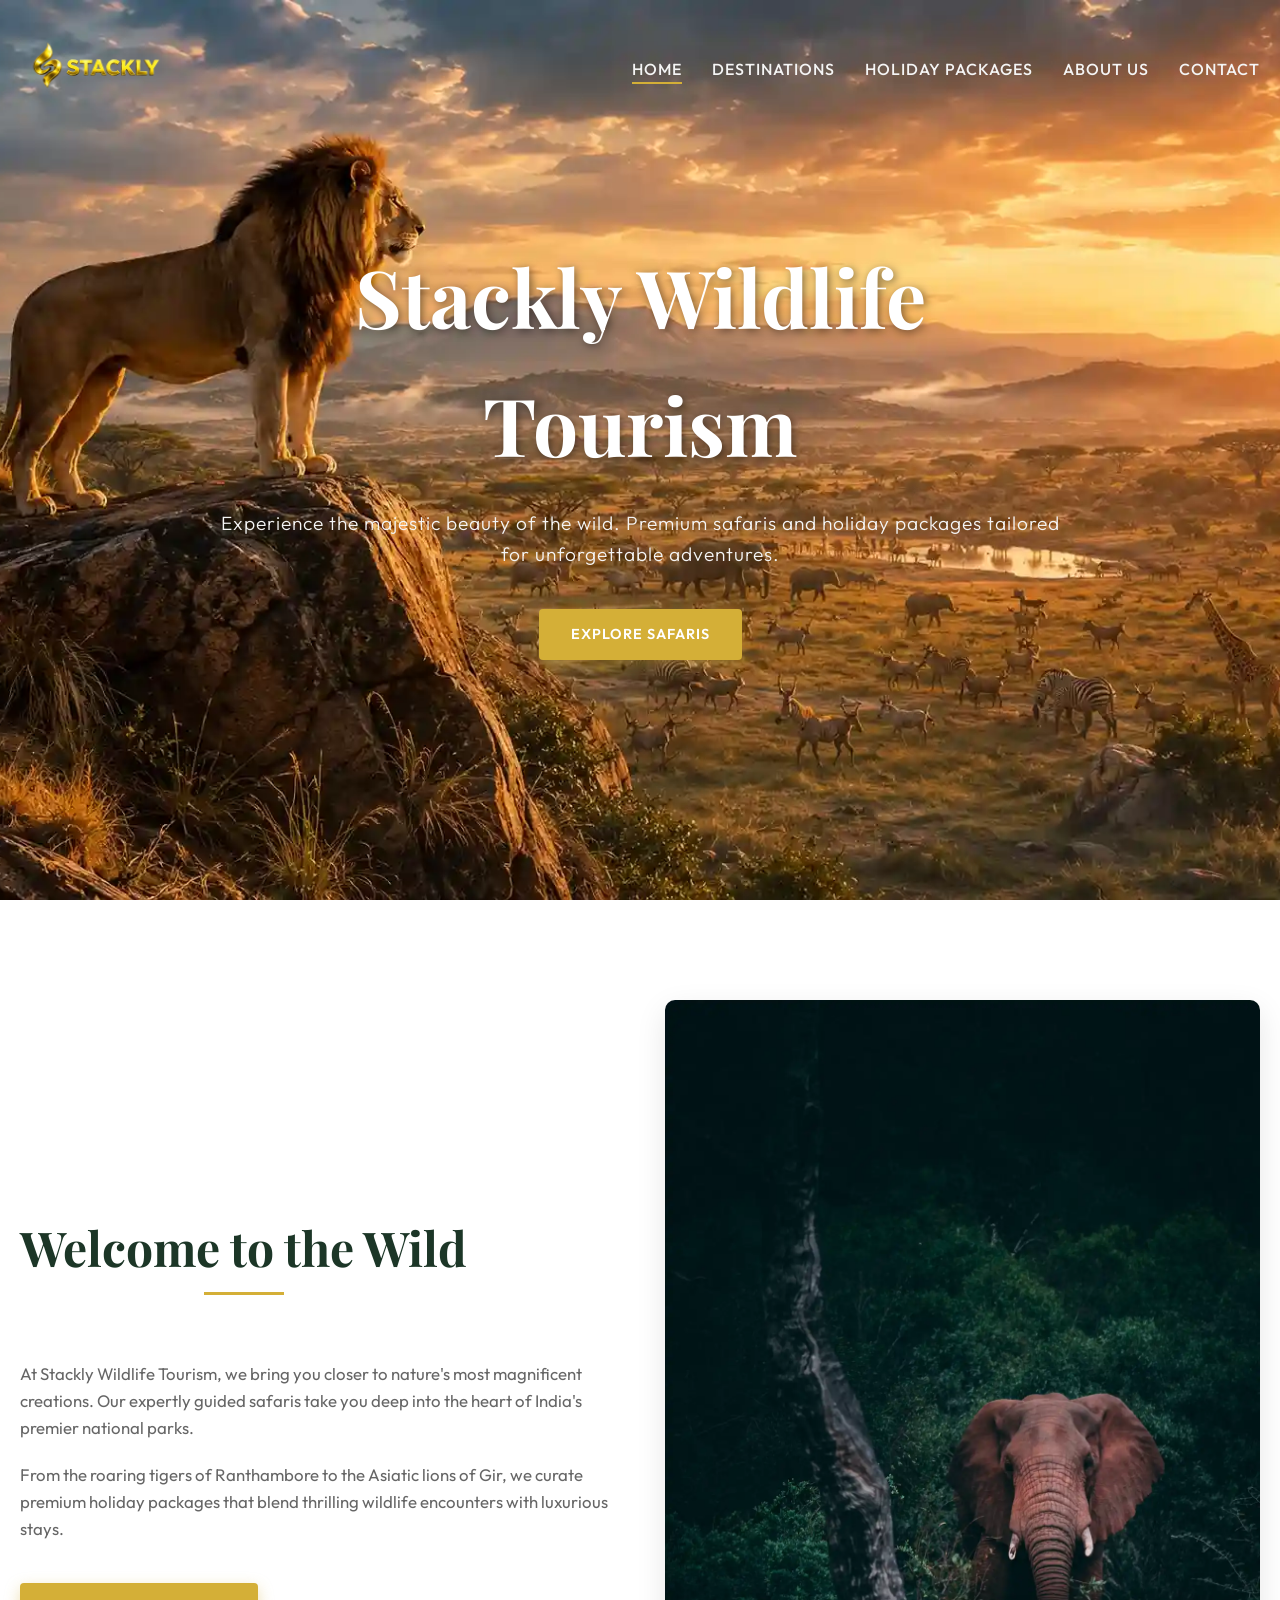
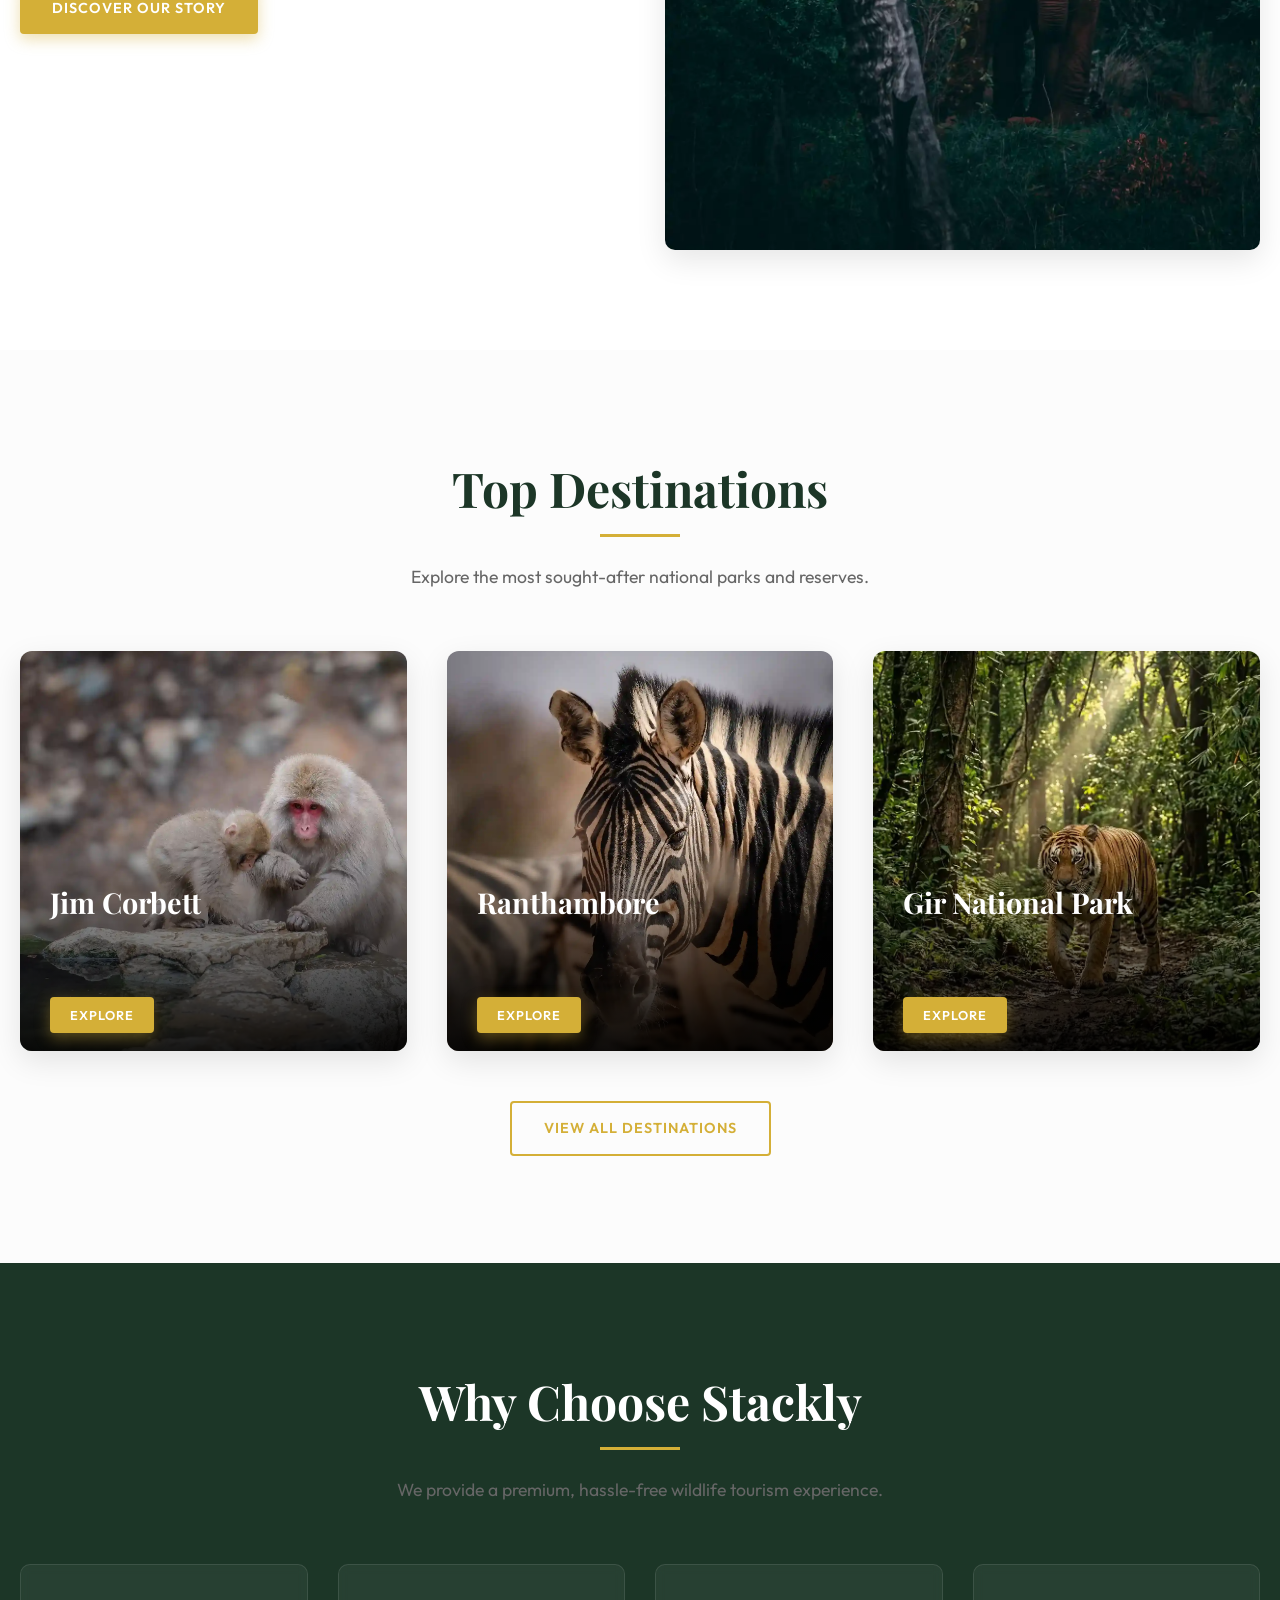
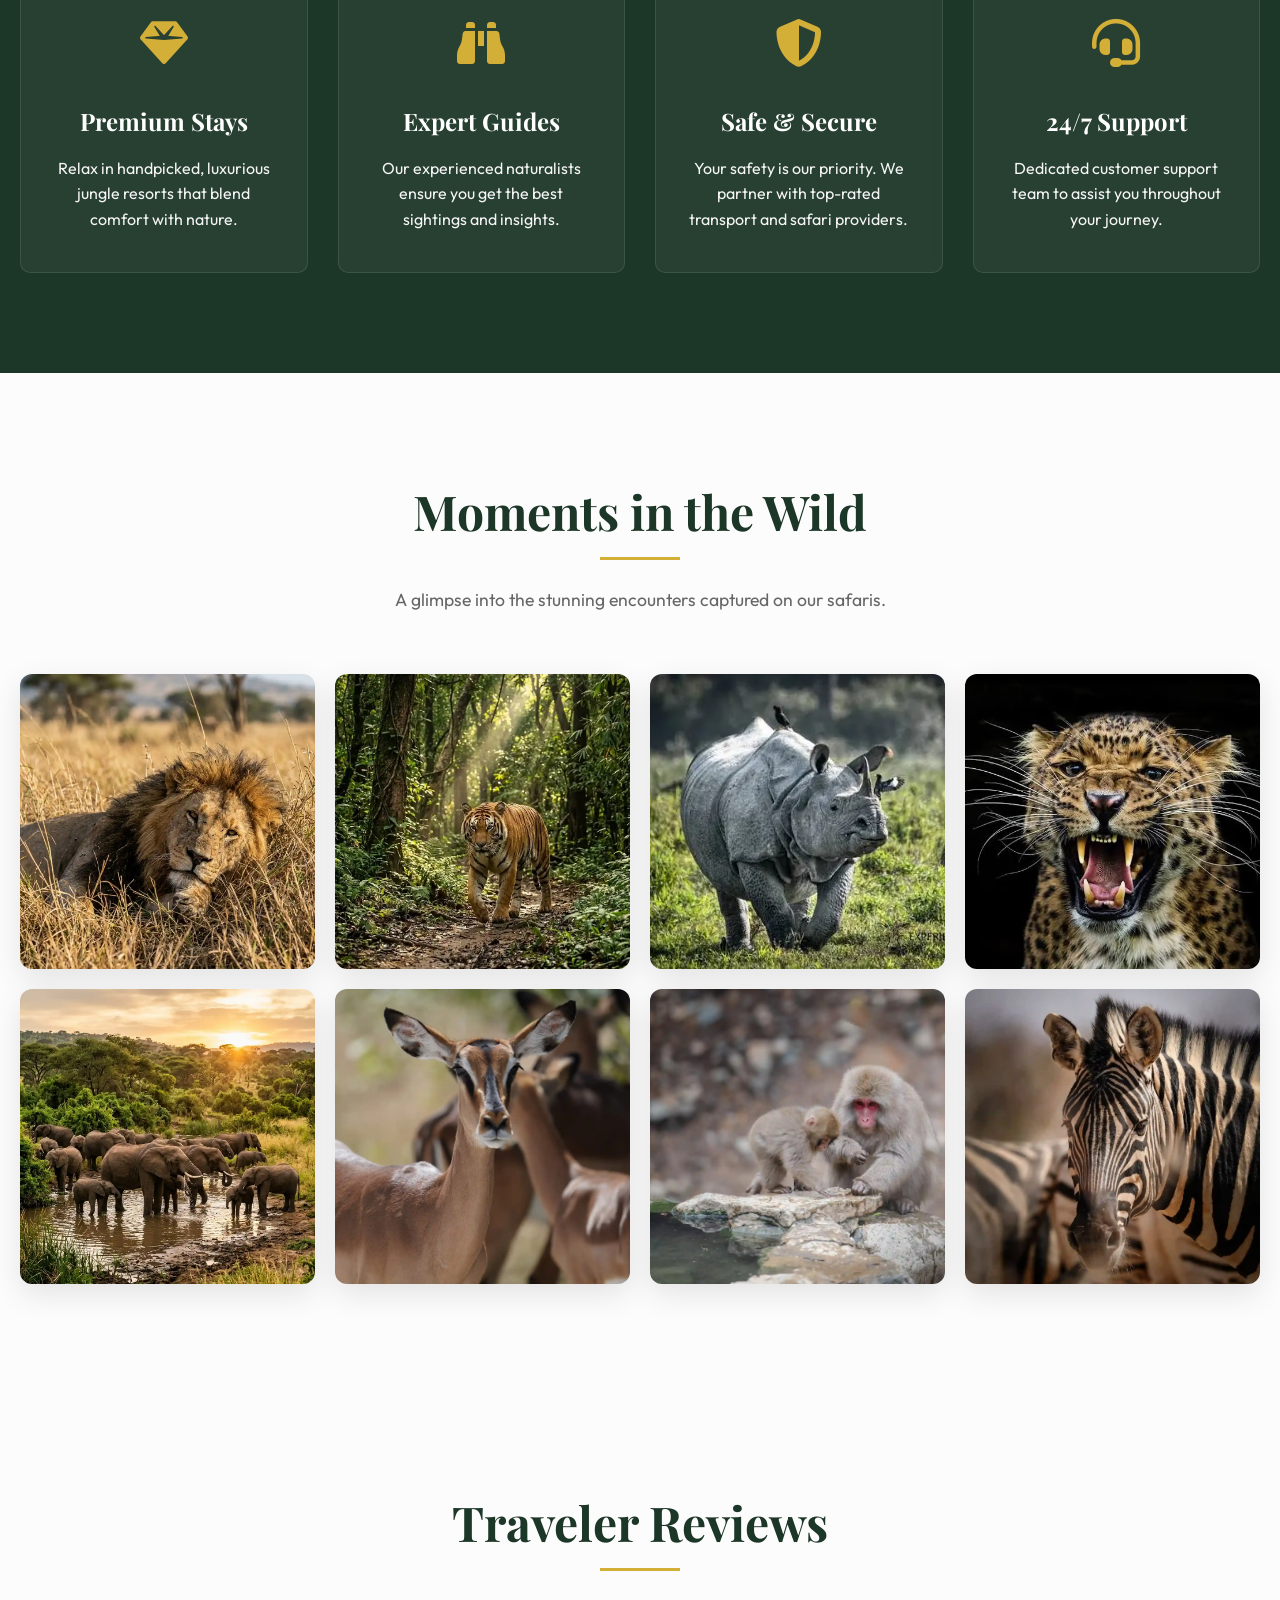
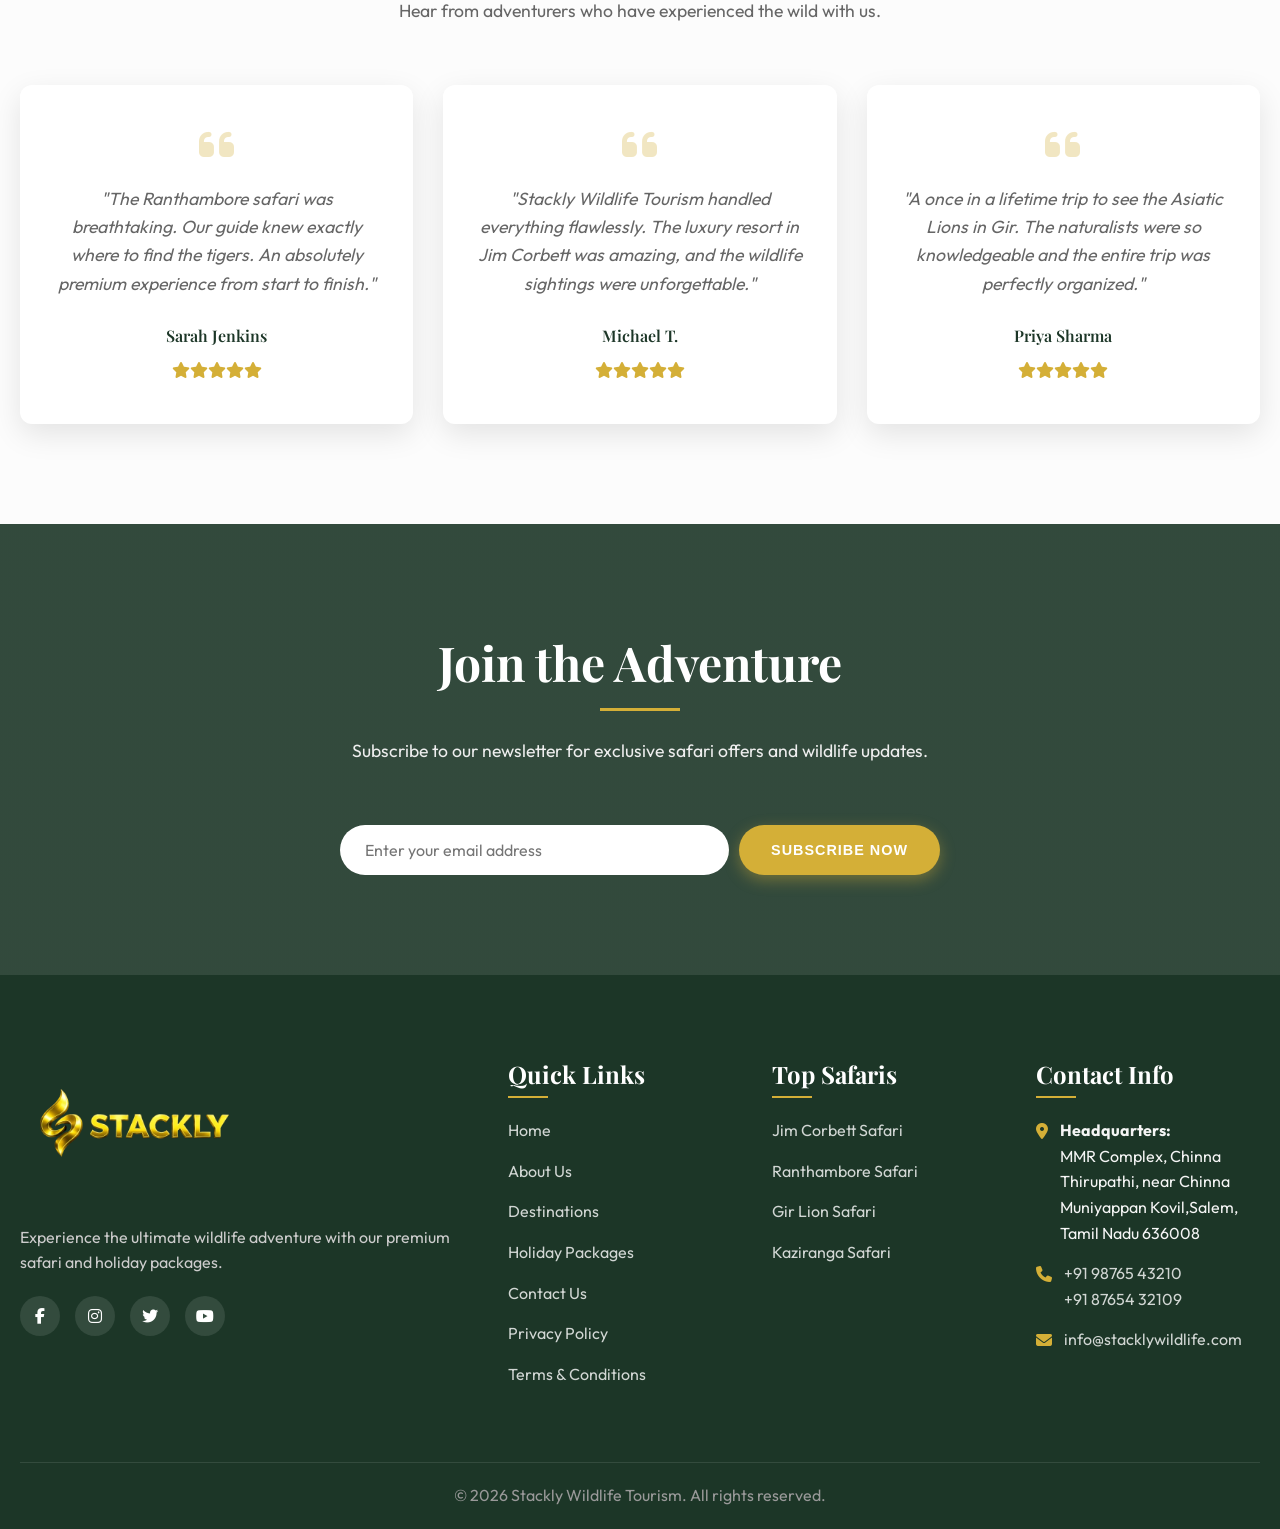
==== index.html @ e2ed5f64 "Add files via upload" ====
<!DOCTYPE html>
<html lang="en">

<head>
    <meta charset="UTF-8">
    <meta name="viewport" content="width=device-width, initial-scale=1.0">
    <title>Stackly Wildlife Tourism</title>

    <!-- External Libraries -->
    <link href="https://unpkg.com/aos@2.3.1/dist/aos.css" rel="stylesheet">
    <link rel="stylesheet" href="https://cdnjs.cloudflare.com/ajax/libs/font-awesome/6.4.0/css/all.min.css">

    <!-- Custom CSS -->
    <link rel="stylesheet" href="css/style.css">
</head>

<body>

    <!-- Header Navigation -->
    <header>
        <div class="container nav-container">
            <a href="index.html" class="logo">
                <img src="images/logo.webp" alt="Stackly Wildlife Tourism Logo">
            </a>

            <button class="hamburger">
                <i class="fa-solid fa-bars"></i>
            </button>

            <ul class="nav-links">
                <li><a href="index.html" class="active">Home</a></li>
                <li><a href="destination.html">Destinations</a></li>
                <li><a href="holidaypackage.html">Holiday Packages</a></li>
                <li><a href="about.html">About Us</a></li>
                <li><a href="contact.html">Contact</a></li>
            </ul>
        </div>
    </header>

    <!-- Hero Section -->
    <section class="hero" style="background: url('images/mufasa_11zon.webp') center/cover;">
        <video autoplay muted loop playsinline preload="auto" crossorigin="anonymous" class="hero-video-bg" poster="images/hero_poster.png">
            <source src="images/elephant video.mp4" type="video/mp4">
        </video>
        <div class="hero-overlay"></div>
        <div class="hero-content" data-aos="fade-up" data-aos-duration="1200">
            <h1>Stackly Wildlife Tourism</h1>
            <p>Experience the majestic beauty of the wild. Premium safaris and holiday packages tailored for
                unforgettable adventures.</p>
            <a href="destination.html" class="btn btn-primary">Explore Safaris</a>
        </div>
    </section>

    <!-- About Snippet -->
    <section class="section-padding about-snippet">
        <div class="container about-grid">
            <div class="about-text" data-aos="fade-right">
                <div class="section-title" style="text-align: left;">
                    <h2>Welcome to the Wild</h2>
                </div>
                <p>At Stackly Wildlife Tourism, we bring you closer to nature's most magnificent creations. Our expertly
                    guided safaris take you deep into the heart of India's premier national parks.</p>
                <p>From the roaring tigers of Ranthambore to the Asiatic lions of Gir, we curate premium holiday
                    packages that blend thrilling wildlife encounters with luxurious stays.</p>
                <a href="about.html" class="btn btn-primary" style="margin-top: 20px;">Discover Our Story</a>
            </div>
            <div class="about-img" data-aos="fade-left">
                <img src="images/elephant.webp"
                    alt="Lion resting">
            </div>
        </div>
    </section>

    <!-- Top Destinations -->
    <section class="section-padding destinations-section">
        <div class="container">
            <div class="section-title" data-aos="fade-up">
                <h2>Top Destinations</h2>
                <p>Explore the most sought-after national parks and reserves.</p>
            </div>

            <div class="packages-grid">
                <div class="destination-card" data-aos="fade-up" data-aos-delay="100"
                    onclick="window.location.href='destination.html'">
                    <img src="images/monkey_11zon.webp"
                        alt="Jim Corbett Safari">
                    <div class="destination-info">
                        <h3>Jim Corbett</h3>
                        <p>Home of the Royal Bengal Tiger. Experience thrilling jeep safaris.</p>
                        <span class="btn btn-primary" style="padding: 8px 20px; font-size: 0.8rem;">Explore</span>
                    </div>
                </div>

                <div class="destination-card" data-aos="fade-up" data-aos-delay="200"
                    onclick="window.location.href='destination.html'">
                    <img src="images/zebra_11zon.webp"
                        alt="Ranthambore Safari">
                    <div class="destination-info">
                        <h3>Ranthambore</h3>
                        <p>Ancient ruins meets wild nature. A photographer's paradise.</p>
                        <span class="btn btn-primary" style="padding: 8px 20px; font-size: 0.8rem;">Explore</span>
                    </div>
                </div>

                <div class="destination-card" data-aos="fade-up" data-aos-delay="300"
                    onclick="window.location.href='destination.html'">
                    <img src="images/gallery_tiger_11zon.webp"
                        alt="Gir Lion Safari">
                    <div class="destination-info">
                        <h3>Gir National Park</h3>
                        <p>The only natural habitat of the majestic Asiatic Lions.</p>
                        <span class="btn btn-primary" style="padding: 8px 20px; font-size: 0.8rem;">Explore</span>
                    </div>
                </div>
            </div>

            <div class="text-center" style="margin-top: 50px;" data-aos="fade-up">
                <a href="destination.html" class="btn btn-outline">View All Destinations</a>
            </div>
        </div>
    </section>

    <!-- Premium Features -->
    <section class="section-padding features-section">
        <div class="container">
            <div class="section-title" data-aos="fade-up">
                <h2>Why Choose Stackly</h2>
                <p>We provide a premium, hassle-free wildlife tourism experience.</p>
            </div>

            <div class="features-grid">
                <div class="feature-card" data-aos="zoom-in" data-aos-delay="100">
                    <div class="feature-icon"><i class="fa-solid fa-gem"></i></div>
                    <h4>Premium Stays</h4>
                    <p>Relax in handpicked, luxurious jungle resorts that blend comfort with nature.</p>
                </div>
                <div class="feature-card" data-aos="zoom-in" data-aos-delay="200">
                    <div class="feature-icon"><i class="fa-solid fa-binoculars"></i></div>
                    <h4>Expert Guides</h4>
                    <p>Our experienced naturalists ensure you get the best sightings and insights.</p>
                </div>
                <div class="feature-card" data-aos="zoom-in" data-aos-delay="300">
                    <div class="feature-icon"><i class="fa-solid fa-shield-halved"></i></div>
                    <h4>Safe & Secure</h4>
                    <p>Your safety is our priority. We partner with top-rated transport and safari providers.</p>
                </div>
                <div class="feature-card" data-aos="zoom-in" data-aos-delay="400">
                    <div class="feature-icon"><i class="fa-solid fa-headset"></i></div>
                    <h4>24/7 Support</h4>
                    <p>Dedicated customer support team to assist you throughout your journey.</p>
                </div>
            </div>
        </div>
    </section>

    <!-- Wildlife Gallery (Section 5) -->
    <section class="section-padding">
        <div class="container">
            <div class="section-title" data-aos="fade-up">
                <h2>Moments in the Wild</h2>
                <p>A glimpse into the stunning encounters captured on our safaris.</p>
            </div>
            <div class="gallery-grid">
                <div class="gallery-item" data-aos="zoom-in" data-aos-delay="100">
                    <img src="images/gallery_lion_11zon.webp" alt="Lion">
                    <div class="gallery-overlay"><span>Majestic Lion</span></div>
                </div>
                <div class="gallery-item" data-aos="zoom-in" data-aos-delay="200">
                    <img src="images/gallery_tiger_11zon.webp" alt="Tiger">
                    <div class="gallery-overlay"><span>Bengal Tiger</span></div>
                </div>
                <div class="gallery-item" data-aos="zoom-in" data-aos-delay="300">
                    <img src="images/rhino.webp" alt="Rhino" onerror="this.src='images/gallery_lion.png'">
                    <div class="gallery-overlay"><span>Indian Rhino</span></div>
                </div>
                <div class="gallery-item" data-aos="zoom-in" data-aos-delay="400">
                    <img src="images/leopard.webp" alt="Leopard" onerror="this.src='images/gallery_tiger.png'">
                    <div class="gallery-overlay"><span>Spotted Leopard</span></div>
                </div>
                <div class="gallery-item" data-aos="zoom-in" data-aos-delay="500">
                    <img src="images/gallery_elephant_11zon.webp" alt="Elephant">
                    <div class="gallery-overlay"><span>Wild Elephant</span></div>
                </div>
                <div class="gallery-item" data-aos="zoom-in" data-aos-delay="600">
                    <img src="images/dear_11zon.webp" alt="Deer" onerror="this.src='images/gallery_elephant.png'">
                    <div class="gallery-overlay"><span>Spotted Deer</span></div>
                </div>
                <div class="gallery-item" data-aos="zoom-in" data-aos-delay="600">
                    <img src="images/monkey_11zon.webp" alt="Deer" onerror="this.src='images/gallery_elephant.png'">
                    <div class="gallery-overlay"><span>Monkey</span></div>
                </div>
                <div class="gallery-item" data-aos="zoom-in" data-aos-delay="600">
                    <img src="images/zebra_11zon.webp" alt="Deer" onerror="this.src='images/gallery_elephant.png'">
                    <div class="gallery-overlay"><span>Zebra</span></div>
                </div>
            </div>
        </div>
    </section>

    <!-- Testimonials (Section 6) -->
    <section class="section-padding" style="background-color: var(--bg-color);">
        <div class="container">
            <div class="section-title" data-aos="fade-up">
                <h2>Traveler Reviews</h2>
                <p>Hear from adventurers who have experienced the wild with us.</p>
            </div>
            <div class="testimonials-grid">
                <div class="testimonial-card" data-aos="fade-up" data-aos-delay="100">
                    <i class="fa-solid fa-quote-left quote-icon"></i>
                    <p class="testimonial-text">"The Ranthambore safari was breathtaking. Our guide knew exactly where to find the tigers. An absolutely premium experience from start to finish."</p>
                    <div class="testimonial-author">Sarah Jenkins</div>
                    <div class="testimonial-rating">
                        <i class="fa-solid fa-star"></i><i class="fa-solid fa-star"></i><i class="fa-solid fa-star"></i><i class="fa-solid fa-star"></i><i class="fa-solid fa-star"></i>
                    </div>
                </div>
                <div class="testimonial-card" data-aos="fade-up" data-aos-delay="200">
                    <i class="fa-solid fa-quote-left quote-icon"></i>
                    <p class="testimonial-text">"Stackly Wildlife Tourism handled everything flawlessly. The luxury resort in Jim Corbett was amazing, and the wildlife sightings were unforgettable."</p>
                    <div class="testimonial-author">Michael T.</div>
                    <div class="testimonial-rating">
                        <i class="fa-solid fa-star"></i><i class="fa-solid fa-star"></i><i class="fa-solid fa-star"></i><i class="fa-solid fa-star"></i><i class="fa-solid fa-star"></i>
                    </div>
                </div>
                <div class="testimonial-card" data-aos="fade-up" data-aos-delay="300">
                    <i class="fa-solid fa-quote-left quote-icon"></i>
                    <p class="testimonial-text">"A once in a lifetime trip to see the Asiatic Lions in Gir. The naturalists were so knowledgeable and the entire trip was perfectly organized."</p>
                    <div class="testimonial-author">Priya Sharma</div>
                    <div class="testimonial-rating">
                        <i class="fa-solid fa-star"></i><i class="fa-solid fa-star"></i><i class="fa-solid fa-star"></i><i class="fa-solid fa-star"></i><i class="fa-solid fa-star"></i>
                    </div>
                </div>
            </div>
        </div>
    </section>

    <!-- Newsletter Section (Section 7) -->
    <section class="section-padding newsletter-section" data-aos="fade-in">
        <div class="container">
            <div class="section-title">
                <h2>Join the Adventure</h2>
                <p style="color: #eee;">Subscribe to our newsletter for exclusive safari offers and wildlife updates.</p>
            </div>
            <form class="newsletter-form" data-aos="fade-up" data-aos-delay="200" onsubmit="event.preventDefault(); alert('Subscribed!');">
                <input type="email" placeholder="Enter your email address" required>
                <button type="submit" class="btn btn-primary">Subscribe Now</button>
            </form>
        </div>
    </section>

    <!-- Footer -->
    <footer>
        <div class="container">
            <div class="footer-grid">
                <div class="footer-col footer-about">
                        <a href="index.html" style="display: block; margin-bottom: 20px;">
                            <img src="images/logo.webp" alt="Stackly Wildlife Tourism Logo" class="footer-logo-img" style="height: 150px;">
                        </a>
                    <p>Experience the ultimate wildlife adventure with our premium safari and holiday packages.</p>
                    <div class="social-links">
                        <a href="404.html"><i class="fa-brands fa-facebook-f"></i></a>
                        <a href="404.html"><i class="fa-brands fa-instagram"></i></a>
                        <a href="404.html"><i class="fa-brands fa-twitter"></i></a>
                        <a href="404.html"><i class="fa-brands fa-youtube"></i></a>
                    </div>
                </div>

                <div class="footer-col">
                    <h4>Quick Links</h4>
                    <ul class="footer-links">
                        <li><a href="index.html">Home</a></li>
                        <li><a href="about.html">About Us</a></li>
                        <li><a href="destination.html">Destinations</a></li>
                        <li><a href="holidaypackage.html">Holiday Packages</a></li>
                        <li><a href="contact.html">Contact Us</a></li>
                        <li><a href="404.html">Privacy Policy</a></li>
                        <li><a href="404.html">Terms &amp; Conditions</a></li>
                    </ul>
                </div>

                <div class="footer-col">
                    <h4>Top Safaris</h4>
                    <ul class="footer-links">
                        <li><a href="destination.html">Jim Corbett Safari</a></li>
                        <li><a href="destination.html">Ranthambore Safari</a></li>
                        <li><a href="destination.html">Gir Lion Safari</a></li>
                        <li><a href="destination.html">Kaziranga Safari</a></li>
                    </ul>
                </div>

                <div class="footer-col">
                    <h4>Contact Info</h4>
                    <ul class="footer-links">
                        <li style="display: flex; align-items: flex-start; gap: 12px;">
                            <i class="fa-solid fa-location-dot" style="margin-top: 5px; color: var(--secondary-color);"></i>
                            <div>
                                <strong>Headquarters:</strong><br>MMR Complex, Chinna Thirupathi, near Chinna Muniyappan Kovil,Salem,<br>Tamil Nadu 636008
                            </div>
                        </li>
                        <li style="display: flex; align-items: flex-start; gap: 12px;">
                            <i class="fa-solid fa-phone" style="margin-top: 5px; color: var(--secondary-color);"></i> 
                            <div>
                                <a href="tel:+919876543210">+91 98765 43210</a><br>
                                <a href="tel:+918765432109">+91 87654 32109</a>
                            </div>
                        </li>
                        <li style="display: flex; align-items: flex-start; gap: 12px;">
                            <i class="fa-solid fa-envelope" style="margin-top: 5px; color: var(--secondary-color);"></i>
                            <a href="mailto:info@stacklywildlife.com">info@stacklywildlife.com</a>
                        </li>
                    </ul>
                </div>
            </div>

            <div class="footer-bottom">
                
                <p>&copy; 2026 Stackly Wildlife Tourism. All rights reserved.</p>
            </div>
        </div>
    </footer>

    <!-- Scripts -->
    <script src="https://unpkg.com/aos@2.3.1/dist/aos.js"></script>
    <script src="js/script.js"></script>
</body>

</html>
---- css/style.css ----
@import url('https://fonts.googleapis.com/css2?family=Outfit:wght@300;400;500;600;700&family=Playfair+Display:ital,wght@0,400;0,600;0,700;1,400&display=swap');

:root {
    --primary-color: #1c3627;
    /* Deep Jungle Green */
    --secondary-color: #d4af37;
    /* Premium Gold */
    --secondary-dark: #b5952f;
    --bg-color: #fcfcfc;
    --dark-bg: #121212;
    --text-dark: #222222;
    --text-light: #f5f5f5;
    --text-muted: #666666;
    --glass-bg: rgba(28, 54, 39, 0.85);

    --font-heading: 'Playfair Display', serif;
    --font-body: 'Outfit', sans-serif;

    --transition-fast: 0.3s ease;
    --transition-slow: 0.6s cubic-bezier(0.25, 0.8, 0.25, 1);
    --box-shadow: 0 10px 30px rgba(0, 0, 0, 0.1);
    --box-shadow-hover: 0 15px 40px rgba(0, 0, 0, 0.2);
}

/* Base Styles & Reset */
* {
    margin: 0;
    padding: 0;
    box-sizing: border-box;
}

html {
    scroll-behavior: smooth;
}

body {
    font-family: var(--font-body);
    color: var(--text-dark);
    background-color: var(--bg-color);
    line-height: 1.6;
    overflow-x: hidden;
}

h1,
h2,
h3,
h4,
h5,
h6 {
    font-family: var(--font-heading);
    font-weight: 700;
    margin-bottom: 1rem;
    color: var(--primary-color);
}

a {
    text-decoration: none;
    color: inherit;
    transition: var(--transition-fast);
}

ul {
    list-style: none;
}

img {
    max-width: 100%;
    display: block;
}

.container {
    max-width: 1280px;
    margin: 0 auto;
    padding: 0 20px;
}

.section-padding {
    padding: 100px 0;
}

.text-center {
    text-align: center;
}

/* Buttons */
.btn {
    display: inline-block;
    padding: 14px 32px;
    font-weight: 600;
    border-radius: 4px;
    text-transform: uppercase;
    letter-spacing: 1px;
    font-size: 0.9rem;
    cursor: pointer;
    border: none;
    transition: var(--transition-fast);
    position: relative;
    overflow: hidden;
    z-index: 1;
}

.btn::before {
    content: '';
    position: absolute;
    top: 0;
    left: 0;
    width: 0;
    height: 100%;
    background: rgba(255, 255, 255, 0.1);
    transition: var(--transition-slow);
    z-index: -1;
}

.btn:hover::before {
    width: 100%;
}

.btn-primary {
    background-color: var(--secondary-color);
    color: #fff;
    box-shadow: 0 5px 15px rgba(212, 175, 55, 0.4);
}

.btn-primary:hover {
    background-color: var(--secondary-dark);
    transform: translateY(-2px);
}

.btn-outline {
    background-color: transparent;
    border: 2px solid var(--secondary-color);
    color: var(--secondary-color);
}

.btn-outline:hover {
    background-color: var(--secondary-color);
    color: #fff;
}

/* Removed duplicate responsive block — see comprehensive section at end of file */
/* Footer link color + contact list layout */
footer .footer-links a { color: rgba(255,255,255,0.8); }
footer .footer-links a:hover { color: var(--secondary-color); }
.footer-col .footer-links li {
    display: flex;
    align-items: flex-start;
    gap: 12px;
    margin-bottom: 15px;
}
/* Ensure hero video covers the hero section */
.hero-video-bg {
    position: absolute;
    top: 0; left: 0;
    width: 100%; height: 100%;
    object-fit: cover;
    z-index: -2;
    background-color: #000; /* fallback color */
}

/* Header & Nav */
header {
    position: fixed;
    top: 0;
    left: 0;
    width: 100%;
    z-index: 1000;
    padding: 20px 0;
    transition: var(--transition-fast);
}

header.sticky {
    background: var(--glass-bg);
    backdrop-filter: blur(10px);
    -webkit-backdrop-filter: blur(10px);
    padding: 15px 0;
    box-shadow: 0 5px 20px rgba(0, 0, 0, 0.1);
}

.nav-container {
    display: flex;
    justify-content: space-between;
    align-items: center;
}

.logo img {
    height: 100px;
    width: auto;
    transition: var(--transition-fast);
}

header.sticky .logo img {
    height: 100px;
}

.nav-links {
    display: flex;
    gap: 30px;
}

.nav-links li a {
    color: var(--text-light);
    font-weight: 500;
    font-size: 1rem;
    position: relative;
    text-transform: uppercase;
    letter-spacing: 1px;
}

.nav-links li a::after {
    content: '';
    position: absolute;
    bottom: -5px;
    left: 0;
    width: 0;
    height: 2px;
    background-color: var(--secondary-color);
    transition: var(--transition-fast);
}

.nav-links li a:hover::after,
.nav-links li a.active::after {
    width: 100%;
}

.nav-links li a:hover {
    color: var(--secondary-color);
}

/* Hamburger */
.hamburger {
    display: none;
    cursor: pointer;
    background: none;
    border: none;
    color: var(--text-light);
    font-size: 1.5rem;
}

/* Hero Section */
.hero {
    height: 100vh;
    position: relative;
    display: flex;
    align-items: center;
    justify-content: center;
    color: var(--text-light);
    text-align: center;
    overflow: hidden;
}

.hero-video-bg {
    position: absolute;
    top: 0;
    left: 0;
    width: 100%;
    height: 100%;
    object-fit: cover;
    z-index: -1;            /* bring it just behind the overlay */
    background-color: #000;
    pointer-events: none;   /* ensure it doesn’t capture mouse events */
}


.hero-overlay {
    position: absolute;
    top: 0;
    left: 0;
    width: 100%;
    height: 100%;
    background: linear-gradient(rgba(0, 0, 0, 0.4), rgba(28, 54, 39, 0.7));
    z-index: -1;
}

.hero-content {
    max-width: 900px;
    padding: 0 20px;
    z-index: 1;
}

.hero-content h1 {
    font-size: 5rem;
    color: #fff;
    margin-bottom: 20px;
    text-shadow: 2px 2px 10px rgba(0, 0, 0, 0.5);
}

.hero-content p {
    font-size: 1.2rem;
    margin-bottom: 40px;
    font-weight: 300;
    letter-spacing: 1px;
}

/* Section Titles */
.section-title {
    text-align: center;
    margin-bottom: 60px;
}

.section-title h2 {
    font-size: 3rem;
    position: relative;
    display: inline-block;
}

.section-title h2::after {
    content: '';
    position: absolute;
    bottom: -10px;
    left: 50%;
    transform: translateX(-50%);
    width: 80px;
    height: 3px;
    background-color: var(--secondary-color);
}

.section-title p {
    margin-top: 20px;
    color: var(--text-muted);
    font-size: 1.1rem;
}

/* About Snippet */
.about-snippet {
    background-color: #fff;
}

.about-grid {
    display: grid;
    grid-template-columns: 1fr 1fr;
    gap: 50px;
    align-items: center;
}

.about-img {
    position: relative;
    border-radius: 10px;
    overflow: hidden;
    box-shadow: var(--box-shadow);
}

.about-img img {
    width: 100%;
    height: auto;
    transition: var(--transition-slow);
}

.about-img:hover img {
    transform: scale(1.05);
}

.about-text h3 {
    font-size: 2.5rem;
    margin-bottom: 20px;
}

.about-text p {
    margin-bottom: 20px;
    color: var(--text-muted);
    font-size: 1.05rem;
}

/* Destinations Carousel / Grid */
.destinations-section {
    background-color: var(--bg-color);
}

.destination-card {
    position: relative;
    border-radius: 12px;
    overflow: hidden;
    cursor: pointer;
    box-shadow: var(--box-shadow);
    height: 400px;
    group: destination;
    /* Not standard, just mental note */
}

.destination-card img {
    width: 100%;
    height: 100%;
    object-fit: cover;
    transition: var(--transition-slow);
}

.destination-card::before {
    content: '';
    position: absolute;
    inset: 0;
    background: linear-gradient(to top, rgba(0, 0, 0, 0.9) 0%, rgba(0, 0, 0, 0) 60%);
    z-index: 1;
}

.destination-info {
    position: absolute;
    bottom: 0;
    left: 0;
    width: 100%;
    padding: 30px;
    z-index: 2;
    color: #fff;
    transform: translateY(20px);
    transition: var(--transition-fast);
}

.destination-info h3 {
    color: #fff;
    margin-bottom: 5px;
    font-size: 1.8rem;
}

.destination-info p {
    opacity: 0;
    transform: translateY(10px);
    transition: var(--transition-fast);
    margin-bottom: 15px;
}

.destination-card:hover img {
    transform: scale(1.1);
}

.destination-card:hover .destination-info {
    transform: translateY(0);
}

.destination-card:hover .destination-info p {
    opacity: 1;
    transform: translateY(0);
}

/* Premium Features */
.features-section {
    background-color: var(--primary-color);
    color: var(--text-light);
}

.features-section .section-title h2 {
    color: #fff;
}

.features-grid {
    display: grid;
    grid-template-columns: repeat(auto-fit, minmax(250px, 1fr));
    gap: 30px;
}

.feature-card {
    background: rgba(255, 255, 255, 0.05);
    padding: 40px 30px;
    border-radius: 10px;
    text-align: center;
    backdrop-filter: blur(5px);
    border: 1px solid rgba(255, 255, 255, 0.1);
    transition: var(--transition-fast);
}

.feature-card:hover {
    transform: translateY(-10px);
    background: rgba(255, 255, 255, 0.1);
}

.feature-icon {
    font-size: 3rem;
    color: var(--secondary-color);
    margin-bottom: 20px;
}

.feature-card h4 {
    color: #fff;
    font-size: 1.5rem;
    margin-bottom: 15px;
}

/* Packages Grid */
.packages-grid {
    display: grid;
    grid-template-columns: repeat(auto-fit, minmax(320px, 1fr));
    gap: 40px;
}

.package-card {
    background: #fff;
    border-radius: 12px;
    overflow: hidden;
    box-shadow: var(--box-shadow);
    transition: var(--transition-fast);
    position: relative;
}

.package-card:hover {
    box-shadow: var(--box-shadow-hover);
    transform: translateY(-5px);
}

.package-img {
    height: 250px;
    position: relative;
    overflow: hidden;
}

.package-img img {
    width: 100%;
    height: 100%;
    object-fit: cover;
    transition: var(--transition-slow);
}

.package-card:hover .package-img img {
    transform: scale(1.05);
}

.package-badge {
    position: absolute;
    top: 20px;
    right: 20px;
    background: var(--secondary-color);
    color: #fff;
    padding: 5px 15px;
    border-radius: 20px;
    font-weight: 600;
    font-size: 0.85rem;
}

.package-content {
    padding: 30px;
}

.package-title {
    font-size: 1.5rem;
    margin-bottom: 15px;
}

.package-price {
    font-size: 1.25rem;
    color: var(--primary-color);
    font-weight: 700;
    margin-bottom: 20px;
    display: flex;
    align-items: center;
    gap: 10px;
}

.package-features {
    margin-bottom: 25px;
}

.package-features li {
    margin-bottom: 10px;
    color: var(--text-muted);
    display: flex;
    align-items: center;
    gap: 10px;
}

.package-features li i {
    color: var(--secondary-color);
}

/* Page Header (Inner pages) */
.page-header {
    height: 50vh;
    background-size: cover;
    background-position: center;
    position: relative;
    display: flex;
    align-items: center;
    justify-content: center;
    text-align: center;
    margin-top: 0;
}

.page-header::before {
    content: '';
    position: absolute;
    inset: 0;
    background: rgba(0, 0, 0, 0.6);
}

.page-header-content {
    position: relative;
    z-index: 1;
}

.page-header h1 {
    color: #fff;
    font-size: 4rem;
    margin-bottom: 10px;
}

.breadcrumb {
    color: #ccc;
}

.breadcrumb a {
    color: var(--secondary-color);
}

/* Contact Section */
.contact-grid {
    display: grid;
    grid-template-columns: 1fr 1.5fr;
    gap: 50px;
}

.contact-info {
    background: var(--primary-color);
    color: #fff;
    padding: 40px;
    border-radius: 12px;
}

.contact-info h3 {
    color: #fff;
    margin-bottom: 30px;
}

.info-item {
    display: flex;
    align-items: flex-start;
    gap: 20px;
    margin-bottom: 30px;
}

.info-item i {
    font-size: 1.5rem;
    color: var(--secondary-color);
    margin-top: 5px;
}

.contact-form {
    background: #fff;
    padding: 40px;
    border-radius: 12px;
    box-shadow: var(--box-shadow);
}

.form-group {
    margin-bottom: 25px;
}

.form-control {
    width: 100%;
    padding: 15px;
    border: 1px solid #ddd;
    border-radius: 6px;
    font-family: var(--font-body);
    font-size: 1rem;
    transition: var(--transition-fast);
    background: #f9f9f9;
}

.form-control:focus {
    outline: none;
    border-color: var(--secondary-color);
    background: #fff;
    box-shadow: 0 0 0 3px rgba(212, 175, 55, 0.1);
}

textarea.form-control {
    resize: vertical;
    min-height: 150px;
}

/* Footer */
footer {
    background: var(--primary-color);
    color: var(--text-light);
    padding: 80px 0 20px;
}

.footer-grid {
    display: grid;
    grid-template-columns: 2fr 1fr 1fr 1fr;
    gap: 40px;
    margin-bottom: 60px;
}

.footer-col h4 {
    color: #fff;
    font-size: 1.5rem;
    margin-bottom: 25px;
    position: relative;
    display: inline-block;
}

.footer-col h4::after {
    content: '';
    position: absolute;
    bottom: -5px;
    left: 0;
    width: 40px;
    height: 2px;
    background: var(--secondary-color);
}

.footer-about p {
    color: #ccc;
    margin-top: 20px;
    margin-bottom: 20px;
}

.social-links {
    display: flex;
    gap: 15px;
}

.social-links a {
    display: inline-flex;
    align-items: center;
    justify-content: center;
    width: 40px;
    height: 40px;
    border-radius: 50%;
    background: rgba(255, 255, 255, 0.1);
    color: #fff;
    transition: var(--transition-fast);
}

.social-links a:hover {
    background: var(--secondary-color);
    transform: translateY(-3px);
}

.footer-links li {
    margin-bottom: 15px;
}

.footer-links a {
    color: #ccc;
}

.footer-links a:hover {
    color: var(--secondary-color);
    padding-left: 5px;
}

.footer-bottom {
    text-align: center;
    padding-top: 20px;
    border-top: 1px solid rgba(255, 255, 255, 0.1);
    color: #999;
}

/* --- New Sections CSS --- */

/* Wildlife Gallery Grid */
.gallery-grid {
    display: grid;
    grid-template-columns: repeat(auto-fit, minmax(280px, 1fr));
    gap: 20px;
}
.gallery-item {
    position: relative;
    border-radius: 12px;
    overflow: hidden;
    aspect-ratio: 1 / 1;
    cursor: pointer;
    box-shadow: var(--box-shadow);
}
.gallery-item img {
    width: 100%;
    height: 100%;
    object-fit: cover;
    transition: var(--transition-slow);
}
.gallery-item:hover img {
    transform: scale(1.1);
}
.gallery-overlay {
    position: absolute;
    inset: 0;
    background: linear-gradient(to top, rgba(0,0,0,0.8), transparent);
    opacity: 0;
    transition: var(--transition-fast);
    display: flex;
    align-items: flex-end;
    padding: 20px;
}
.gallery-item:hover .gallery-overlay {
    opacity: 1;
}
.gallery-overlay span {
    color: #fff;
    font-size: 1.2rem;
    font-weight: 600;
}

/* Testimonials */
.testimonials-grid {
    display: grid;
    grid-template-columns: repeat(auto-fit, minmax(300px, 1fr));
    gap: 30px;
}
.testimonial-card {
    background: #fff;
    padding: 40px 30px;
    border-radius: 12px;
    box-shadow: var(--box-shadow);
    text-align: center;
    position: relative;
    transition: var(--transition-fast);
}
.testimonial-card:hover {
    transform: translateY(-5px);
    box-shadow: var(--box-shadow-hover);
}
.quote-icon {
    font-size: 2.5rem;
    color: var(--secondary-color);
    opacity: 0.3;
    margin-bottom: 20px;
}
.testimonial-text {
    font-size: 1.1rem;
    font-style: italic;
    margin-bottom: 25px;
    color: var(--text-muted);
}
.testimonial-author {
    font-weight: 600;
    font-family: var(--font-heading);
    color: var(--primary-color);
}
.testimonial-rating {
    color: var(--secondary-color);
    margin-top: 10px;
}

/* Newsletter Section */
.newsletter-section {
    background: linear-gradient(rgba(28, 54, 39, 0.9), rgba(28, 54, 39, 0.9)), url('https://images.unsplash.com/photo-1517825738774-7de9363ef735?q=80&w=2000&auto=format&fit=crop') center/cover fixed;
    color: #fff;
    text-align: center;
}
.newsletter-section .section-title h2 { color: #fff; }
.newsletter-form {
    max-width: 600px;
    margin: 0 auto;
    display: flex;
    gap: 10px;
}
.newsletter-form input {
    flex: 1;
    padding: 15px 25px;
    border-radius: 50px;
    border: none;
    outline: none;
    font-size: 1rem;
    font-family: var(--font-body);
}
.newsletter-form button {
    border-radius: 50px;
}

/* Expert Team / Guides */
.team-grid {
    display: grid;
    grid-template-columns: repeat(auto-fit, minmax(250px, 1fr));
    gap: 30px;
}
.team-card {
    text-align: center;
}
.team-img {
    width: 200px;
    height: 200px;
    border-radius: 50%;
    margin: 0 auto 20px;
    overflow: hidden;
    border: 5px solid #fff;
    box-shadow: var(--box-shadow);
}
.team-img img {
    width: 100%;
    height: 100%;
    object-fit: cover;
    transition: var(--transition-fast);
}
.team-card:hover .team-img img {
    transform: scale(1.1);
}
.team-card h4 {
    font-size: 1.5rem;
    margin-bottom: 5px;
}
.team-role {
    color: var(--secondary-color);
    font-weight: 500;
    margin-bottom: 15px;
}

/* FAQ Accordion */
.faq-container {
    max-width: 800px;
    margin: 0 auto;
}
.faq-item {
    background: #fff;
    border-radius: 8px;
    margin-bottom: 15px;
    box-shadow: 0 4px 15px rgba(0,0,0,0.05);
    overflow: hidden;
}
.faq-question {
    padding: 20px 25px;
    font-weight: 600;
    font-size: 1.1rem;
    cursor: pointer;
    display: flex;
    justify-content: space-between;
    align-items: center;
    transition: var(--transition-fast);
}
.faq-question:hover, .faq-question.active {
    background: var(--primary-color);
    color: #fff;
}
.faq-answer {
    padding: 0 25px;
    max-height: 0;
    overflow: hidden;
    transition: max-height 0.3s ease-out;
    color: var(--text-muted);
}
.faq-answer p {
    padding: 20px 0;
}

/* Statistics Counter */
.stats-section {
    background: var(--bg-color);
    border-top: 1px solid #eee;
    border-bottom: 1px solid #eee;
}
.stats-grid {
    display: grid;
    grid-template-columns: repeat(auto-fit, minmax(200px, 1fr));
    gap: 30px;
    text-align: center;
}
.stat-item {
    padding: 30px;
}
.stat-number {
    font-size: 4rem;
    font-family: var(--font-heading);
    color: var(--secondary-color);
    font-weight: 700;
    margin-bottom: 10px;
    line-height: 1;
}
.stat-text {
    font-size: 1.2rem;
    color: var(--text-dark);
    font-weight: 500;
}

/* Booking Steps / Timeline */
.steps-container {
    max-width: 800px;
    margin: 0 auto;
    position: relative;
}
.steps-container::before {
    content: '';
    position: absolute;
    top: 0;
    bottom: 0;
    left: 40px;
    width: 2px;
    background: rgba(28, 54, 39, 0.1);
}
.step-item {
    position: relative;
    padding-left: 100px;
    margin-bottom: 50px;
}
.step-item:last-child {
    margin-bottom: 0;
}
.step-number {
    position: absolute;
    left: 15px;
    top: 0;
    width: 50px;
    height: 50px;
    background: var(--primary-color);
    color: #fff;
    border-radius: 50%;
    display: flex;
    align-items: center;
    justify-content: center;
    font-size: 1.5rem;
    font-weight: 700;
    box-shadow: 0 0 0 10px #fff;
    z-index: 2;
}
.step-content h3 {
    margin-bottom: 10px;
    font-size: 1.6rem;
}
.step-content p {
    color: var(--text-muted);
}

/* Partner Logos */
.partners-grid {
    display: flex;
    flex-wrap: wrap;
    justify-content: center;
    align-items: center;
    gap: 40px;
    opacity: 0.6;
}
.partners-grid img {
    max-height: 50px;
    filter: grayscale(100%);
    transition: var(--transition-fast);
}
.partners-grid img:hover {
    filter: grayscale(0%);
    opacity: 1;
}

/* ================================================
   RESPONSIVE DESIGN — PROFESSIONAL & PREMIUM
   ================================================ */

/* Large Tablet — 1100px */
@media (max-width: 1100px) {
    .footer-grid {
        grid-template-columns: 1.5fr 1fr 1fr;
        gap: 35px;
    }
    .footer-col.footer-about {
        grid-column: 1 / -1;
    }
}

/* Tablet — 992px */
@media (max-width: 992px) {
    .hero-content h1 {
        font-size: 3.5rem;
    }
    .about-grid {
        grid-template-columns: 1fr;
    }
    .contact-grid {
        grid-template-columns: 1fr;
    }
    .footer-grid {
        grid-template-columns: 1fr 1fr;
        gap: 35px;
    }
    .footer-col.footer-about { grid-column: 1 / -1; }
    .packages-grid { grid-template-columns: repeat(2, 1fr); }
    .features-grid { grid-template-columns: repeat(2, 1fr); }
    .logo img { height: 80px; }
    header.sticky .logo img { height: 70px; }
    .newsletter-form { flex-direction: column; align-items: center; }
    .newsletter-form input,
    .newsletter-form button { width: 100%; max-width: 520px; }
}

/* ---- Mobile — 768px ---- */
@media (max-width: 768px) {
    /* Header */
    header { padding: 12px 0; }
    header.sticky { padding: 10px 0; }

    /* Logo */
    .logo img { height: 62px; }
    header.sticky .logo img { height: 56px; }

    /* Hamburger button */
    .hamburger {
        display: flex;
        align-items: center;
        justify-content: center;
        width: 44px;
        height: 44px;
        border-radius: 10px;
        background: rgba(255, 255, 255, 0.12);
        border: 1px solid rgba(255, 255, 255, 0.2);
        color: #fff;
        font-size: 1.15rem;
        cursor: pointer;
        transition: var(--transition-fast);
        position: relative;
        z-index: 1001;
    }
    .hamburger:hover { background: rgba(255, 255, 255, 0.22); }

    /* Slide-in Navigation Drawer */
    .nav-links {
        position: fixed;
        top: 0;
        right: -100%;
        width: min(300px, 82vw);
        height: 100dvh;
        height: 100vh;
        background: linear-gradient(160deg, #1c3627 0%, #0e1f16 100%);
        flex-direction: column;
        gap: 0;
        padding: 88px 0 40px;
        transition: right 0.42s cubic-bezier(0.25, 0.46, 0.45, 0.94);
        box-shadow: -8px 0 40px rgba(0, 0, 0, 0.45);
        overflow-y: auto;
        z-index: 1000;
        clip-path: none;
    }
    .nav-links.active { right: 0; }

    .nav-links li {
        text-align: left;
        margin: 0;
        border-bottom: 1px solid rgba(255, 255, 255, 0.07);
    }
    .nav-links li:first-child { border-top: 1px solid rgba(255, 255, 255, 0.07); }

    .nav-links li a {
        display: block;
        padding: 16px 28px;
        font-size: 0.9rem;
        font-weight: 500;
        letter-spacing: 1.5px;
        color: rgba(255, 255, 255, 0.8);
        transition: all 0.25s ease;
    }
    .nav-links li a:hover,
    .nav-links li a.active {
        color: var(--secondary-color);
        background: rgba(212, 175, 55, 0.08);
        padding-left: 38px;
    }
    .nav-links li a::after { display: none; }

    /* Overlay backdrop */
    .nav-overlay {
        position: fixed;
        inset: 0;
        background: rgba(0, 0, 0, 0.55);
        backdrop-filter: blur(4px);
        -webkit-backdrop-filter: blur(4px);
        z-index: 999;
        opacity: 0;
        pointer-events: none;
        transition: opacity 0.4s ease;
    }
    .nav-overlay.active { opacity: 1; pointer-events: all; }

    /* Hero */
    .hero { min-height: 100vh; }
    .hero-content h1 { font-size: 2.5rem; line-height: 1.25; }
    .hero-content p { font-size: 0.98rem; letter-spacing: 0.3px; }
    .hero-content { padding: 0 20px; }

    /* Sections */
    .section-padding { padding: 65px 0; }
    .section-title h2 { font-size: 2.1rem; }
    .section-title { margin-bottom: 40px; }

    /* Page header */
    .page-header { height: 42vh; }
    .page-header h1 { font-size: 2.3rem; }

    /* About */
    .about-grid { grid-template-columns: 1fr; gap: 30px; }

    /* Packages */
    .packages-grid { grid-template-columns: 1fr; }
    .features-grid { grid-template-columns: 1fr 1fr; gap: 18px; }
    .feature-card { padding: 30px 20px; }

    /* Contact */
    .contact-grid { grid-template-columns: 1fr; gap: 25px; }
    .contact-info, .contact-form { padding: 28px; }

    /* Footer */
    .footer-grid {
        grid-template-columns: 1fr;
        gap: 35px;
        text-align: center;
    }
    .footer-col.footer-about { grid-column: auto; display: block; }
    .footer-col h4::after {
        left: 50%;
        transform: translateX(-50%);
    }
    .social-links { justify-content: center; }
    .footer-col .footer-links li { justify-content: center; }
    .footer-logo-img { height: 100px !important; margin: 0 auto; }

    /* Gallery / Testimonials / Team */
    .gallery-grid { grid-template-columns: repeat(2, 1fr); }
    .testimonials-grid { grid-template-columns: 1fr; }
    .team-grid { grid-template-columns: repeat(2, 1fr); }

    /* Newsletter */
    .newsletter-form { flex-direction: column; }
    .newsletter-form input,
    .newsletter-form button { width: 100%; }

    /* Stats */
    .stat-number { font-size: 3rem; }

    /* Steps */
    .steps-container::before { left: 25px; }
    .step-item { padding-left: 70px; }
    .step-number { left: 0; box-shadow: 0 0 0 6px #fff; }
}

/* ---- Small Mobile — 576px ---- */
@media (max-width: 576px) {
    .container { padding: 0 16px; }

    /* Logo */
    .logo img { height: 52px; }
    header.sticky .logo img { height: 46px; }

    /* Hero */
    .hero-content h1 { font-size: 1.9rem; }
    .hero-content p { font-size: 0.9rem; }

    /* Sections */
    .section-padding { padding: 50px 0; }
    .section-title h2 { font-size: 1.75rem; }
    .page-header h1 { font-size: 1.9rem; }
    .page-header { height: 38vh; }

    /* Features */
    .features-grid { grid-template-columns: 1fr; }

    /* Gallery */
    .gallery-grid { grid-template-columns: 1fr; }
    .team-grid { grid-template-columns: 1fr 1fr; }

    /* Buttons */
    .btn { padding: 12px 24px; font-size: 0.85rem; }

    /* Steps */
    .steps-container::before { display: none; }
    .step-item { padding-left: 0; text-align: center; }
    .step-number {
        position: relative;
        left: auto; top: auto;
        margin: 0 auto 20px;
        box-shadow: none;
    }

    /* Package card */
    .package-img { height: 200px; }

    /* Contact */
    .contact-info, .contact-form { padding: 22px 16px; }

    /* Footer logo */
    .footer-logo-img { height: 80px !important; }

    /* Stats */
    .stat-number { font-size: 2.5rem; }
}

/* ---- Extra Small — 400px ---- */
@media (max-width: 400px) {
    .hero-content h1 { font-size: 1.65rem; }
    .section-title h2 { font-size: 1.55rem; }
    .logo img { height: 46px; }
    .team-grid { grid-template-columns: 1fr; }
    .gallery-grid { grid-template-columns: 1fr; }
}
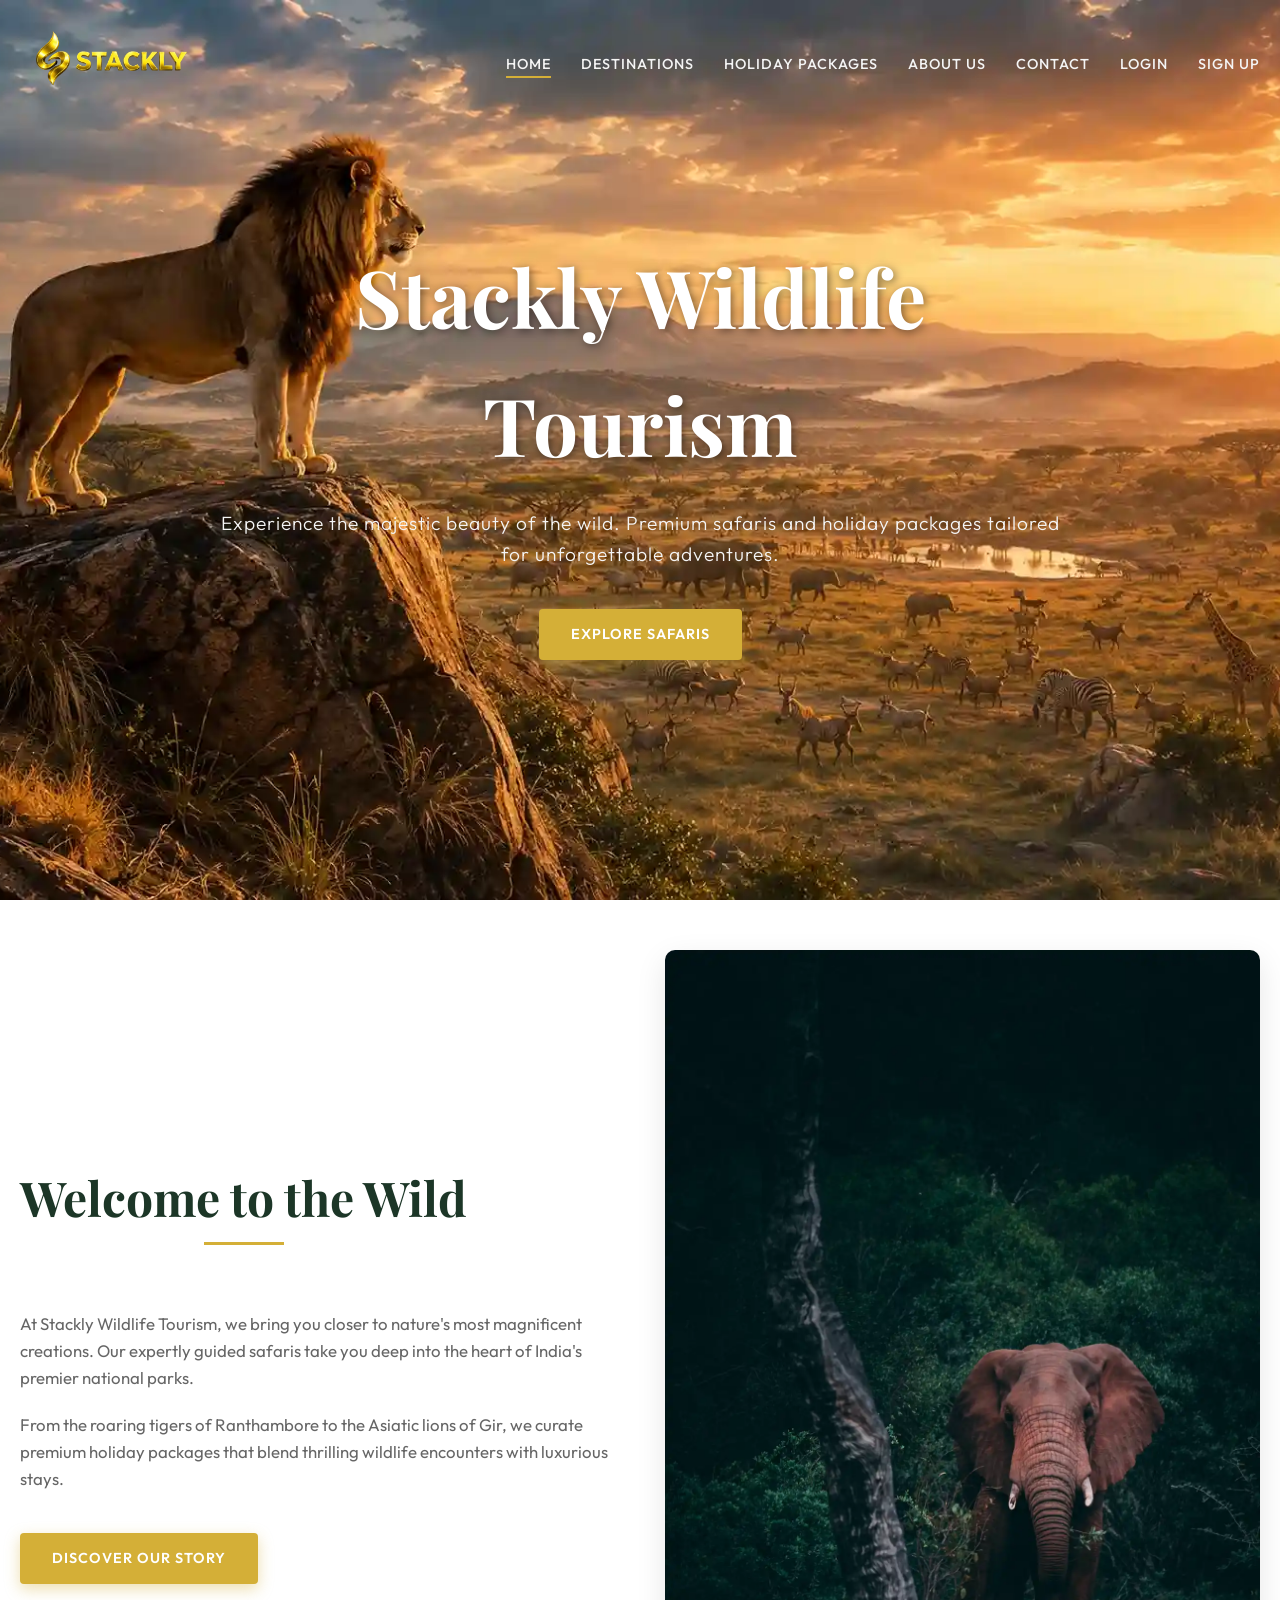
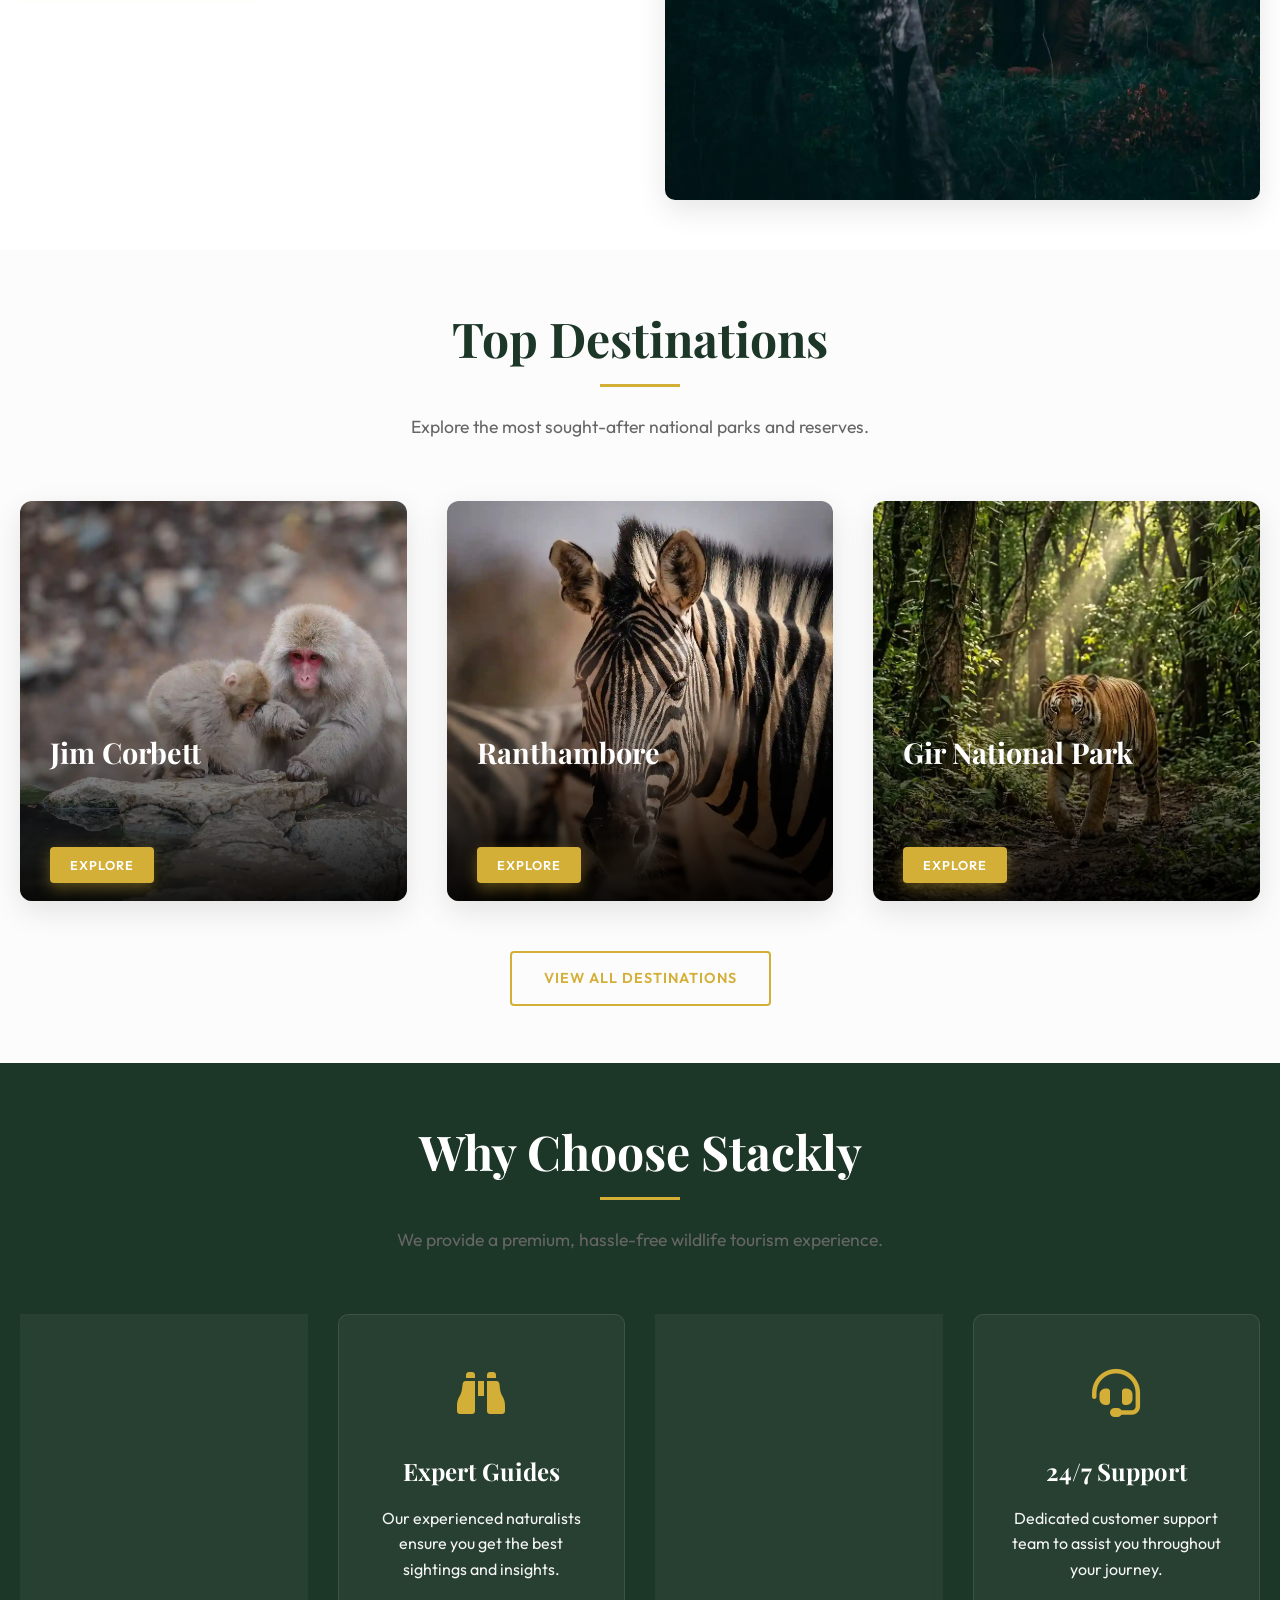
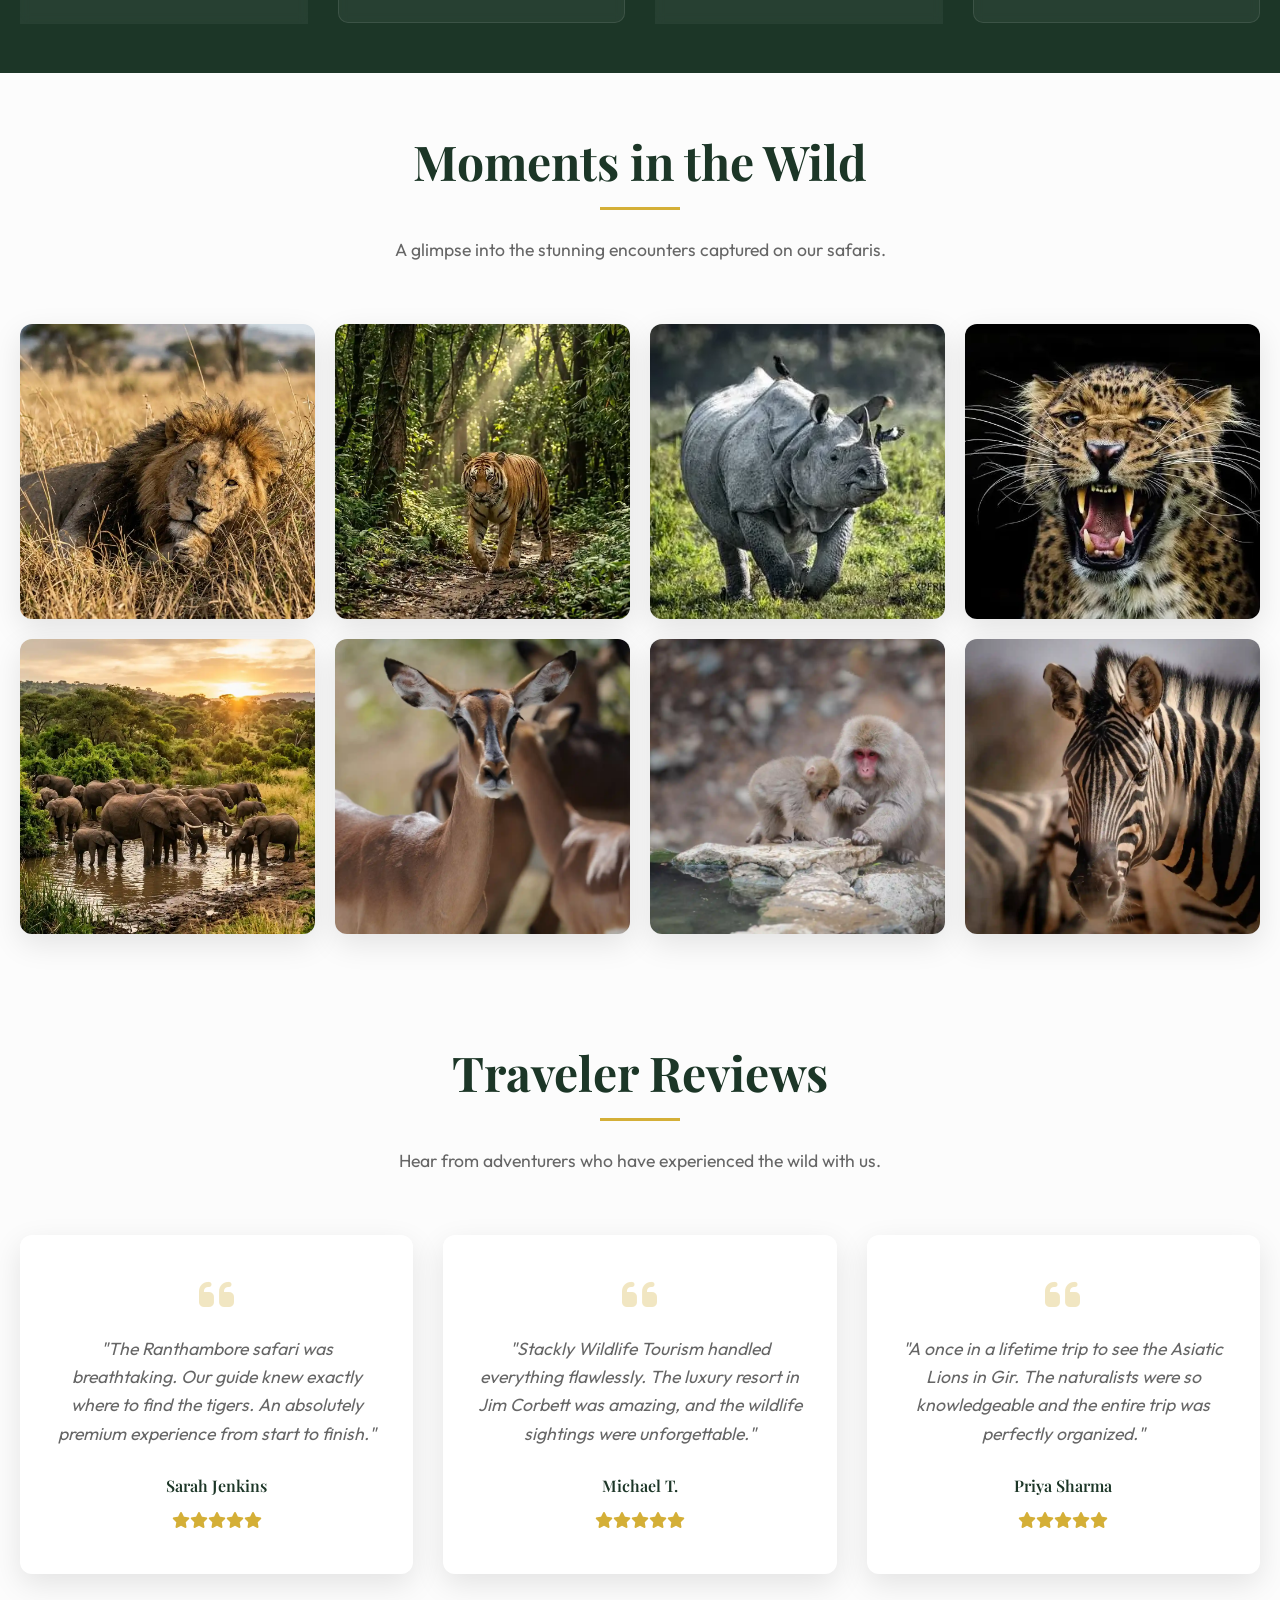
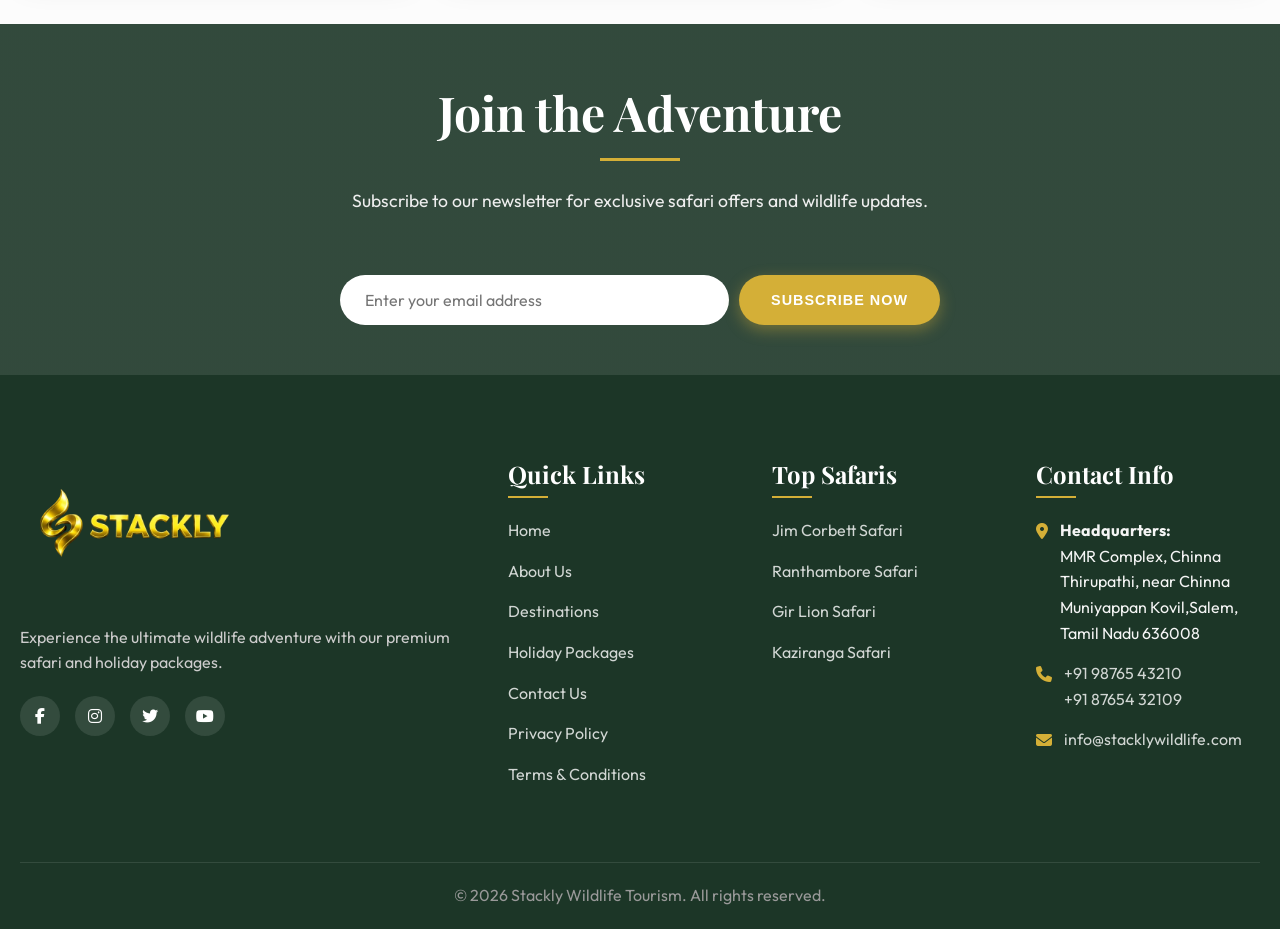
==== commit 651b83f8: "Add files via upload" ====
--- a/index.html
+++ b/index.html
@@ -12,6 +12,7 @@
 
     <!-- Custom CSS -->
     <link rel="stylesheet" href="css/style.css">
+    <link rel="stylesheet" href="css/mobile-nav.css">
 </head>
 
 <body>
@@ -33,6 +34,8 @@
                 <li><a href="holidaypackage.html">Holiday Packages</a></li>
                 <li><a href="about.html">About Us</a></li>
                 <li><a href="contact.html">Contact</a></li>
+                <li><a href="login.html">Login</a></li>
+                <li><a href="signup.html">Sign Up</a></li>
             </ul>
         </div>
     </header>
--- a/css/style.css
+++ b/css/style.css
@@ -75,7 +75,7 @@
 }
 
 .section-padding {
-    padding: 100px 0;
+    padding: 50px 0;
 }
 
 .text-center {
@@ -139,22 +139,32 @@
 
 /* Removed duplicate responsive block — see comprehensive section at end of file */
 /* Footer link color + contact list layout */
-footer .footer-links a { color: rgba(255,255,255,0.8); }
-footer .footer-links a:hover { color: var(--secondary-color); }
+footer .footer-links a {
+    color: rgba(255, 255, 255, 0.8);
+}
+
+footer .footer-links a:hover {
+    color: var(--secondary-color);
+}
+
 .footer-col .footer-links li {
     display: flex;
     align-items: flex-start;
     gap: 12px;
     margin-bottom: 15px;
 }
+
 /* Ensure hero video covers the hero section */
 .hero-video-bg {
     position: absolute;
-    top: 0; left: 0;
-    width: 100%; height: 100%;
+    top: 0;
+    left: 0;
+    width: 100%;
+    height: 100%;
     object-fit: cover;
     z-index: -2;
-    background-color: #000; /* fallback color */
+    background-color: #000;
+    /* fallback color */
 }
 
 /* Header & Nav */
@@ -164,7 +174,7 @@
     left: 0;
     width: 100%;
     z-index: 1000;
-    padding: 20px 0;
+    padding: 4px 0;
     transition: var(--transition-fast);
 }
 
@@ -172,7 +182,7 @@
     background: var(--glass-bg);
     backdrop-filter: blur(10px);
     -webkit-backdrop-filter: blur(10px);
-    padding: 15px 0;
+    padding: 3px 0;
     box-shadow: 0 5px 20px rgba(0, 0, 0, 0.1);
 }
 
@@ -180,27 +190,29 @@
     display: flex;
     justify-content: space-between;
     align-items: center;
+    min-height: 30px;
 }
 
 .logo img {
-    height: 100px;
+    height: 120px;
     width: auto;
     transition: var(--transition-fast);
 }
 
 header.sticky .logo img {
-    height: 100px;
+    height: 60px;
 }
 
 .nav-links {
     display: flex;
     gap: 30px;
+    align-items: center;
 }
 
 .nav-links li a {
     color: var(--text-light);
     font-weight: 500;
-    font-size: 1rem;
+    font-size: 0.9rem;
     position: relative;
     text-transform: uppercase;
     letter-spacing: 1px;
@@ -255,9 +267,11 @@
     width: 100%;
     height: 100%;
     object-fit: cover;
-    z-index: -1;            /* bring it just behind the overlay */
+    z-index: -1;
+    /* bring it just behind the overlay */
     background-color: #000;
-    pointer-events: none;   /* ensure it doesn’t capture mouse events */
+    pointer-events: none;
+    /* ensure it doesn’t capture mouse events */
 }
 
 
@@ -750,6 +764,7 @@
     grid-template-columns: repeat(auto-fit, minmax(280px, 1fr));
     gap: 20px;
 }
+
 .gallery-item {
     position: relative;
     border-radius: 12px;
@@ -758,28 +773,33 @@
     cursor: pointer;
     box-shadow: var(--box-shadow);
 }
+
 .gallery-item img {
     width: 100%;
     height: 100%;
     object-fit: cover;
     transition: var(--transition-slow);
 }
+
 .gallery-item:hover img {
     transform: scale(1.1);
 }
+
 .gallery-overlay {
     position: absolute;
     inset: 0;
-    background: linear-gradient(to top, rgba(0,0,0,0.8), transparent);
+    background: linear-gradient(to top, rgba(0, 0, 0, 0.8), transparent);
     opacity: 0;
     transition: var(--transition-fast);
     display: flex;
     align-items: flex-end;
     padding: 20px;
 }
+
 .gallery-item:hover .gallery-overlay {
     opacity: 1;
 }
+
 .gallery-overlay span {
     color: #fff;
     font-size: 1.2rem;
@@ -792,6 +812,7 @@
     grid-template-columns: repeat(auto-fit, minmax(300px, 1fr));
     gap: 30px;
 }
+
 .testimonial-card {
     background: #fff;
     padding: 40px 30px;
@@ -801,27 +822,32 @@
     position: relative;
     transition: var(--transition-fast);
 }
+
 .testimonial-card:hover {
     transform: translateY(-5px);
     box-shadow: var(--box-shadow-hover);
 }
+
 .quote-icon {
     font-size: 2.5rem;
     color: var(--secondary-color);
     opacity: 0.3;
     margin-bottom: 20px;
 }
+
 .testimonial-text {
     font-size: 1.1rem;
     font-style: italic;
     margin-bottom: 25px;
     color: var(--text-muted);
 }
+
 .testimonial-author {
     font-weight: 600;
     font-family: var(--font-heading);
     color: var(--primary-color);
 }
+
 .testimonial-rating {
     color: var(--secondary-color);
     margin-top: 10px;
@@ -833,13 +859,18 @@
     color: #fff;
     text-align: center;
 }
-.newsletter-section .section-title h2 { color: #fff; }
+
+.newsletter-section .section-title h2 {
+    color: #fff;
+}
+
 .newsletter-form {
     max-width: 600px;
     margin: 0 auto;
     display: flex;
     gap: 10px;
 }
+
 .newsletter-form input {
     flex: 1;
     padding: 15px 25px;
@@ -849,6 +880,7 @@
     font-size: 1rem;
     font-family: var(--font-body);
 }
+
 .newsletter-form button {
     border-radius: 50px;
 }
@@ -859,9 +891,11 @@
     grid-template-columns: repeat(auto-fit, minmax(250px, 1fr));
     gap: 30px;
 }
+
 .team-card {
     text-align: center;
 }
+
 .team-img {
     width: 200px;
     height: 200px;
@@ -871,19 +905,23 @@
     border: 5px solid #fff;
     box-shadow: var(--box-shadow);
 }
+
 .team-img img {
     width: 100%;
     height: 100%;
     object-fit: cover;
     transition: var(--transition-fast);
 }
+
 .team-card:hover .team-img img {
     transform: scale(1.1);
 }
+
 .team-card h4 {
     font-size: 1.5rem;
     margin-bottom: 5px;
 }
+
 .team-role {
     color: var(--secondary-color);
     font-weight: 500;
@@ -895,13 +933,15 @@
     max-width: 800px;
     margin: 0 auto;
 }
+
 .faq-item {
     background: #fff;
     border-radius: 8px;
     margin-bottom: 15px;
-    box-shadow: 0 4px 15px rgba(0,0,0,0.05);
+    box-shadow: 0 4px 15px rgba(0, 0, 0, 0.05);
     overflow: hidden;
 }
+
 .faq-question {
     padding: 20px 25px;
     font-weight: 600;
@@ -912,10 +952,13 @@
     align-items: center;
     transition: var(--transition-fast);
 }
-.faq-question:hover, .faq-question.active {
+
+.faq-question:hover,
+.faq-question.active {
     background: var(--primary-color);
     color: #fff;
 }
+
 .faq-answer {
     padding: 0 25px;
     max-height: 0;
@@ -923,6 +966,7 @@
     transition: max-height 0.3s ease-out;
     color: var(--text-muted);
 }
+
 .faq-answer p {
     padding: 20px 0;
 }
@@ -933,15 +977,18 @@
     border-top: 1px solid #eee;
     border-bottom: 1px solid #eee;
 }
+
 .stats-grid {
     display: grid;
     grid-template-columns: repeat(auto-fit, minmax(200px, 1fr));
     gap: 30px;
     text-align: center;
 }
+
 .stat-item {
     padding: 30px;
 }
+
 .stat-number {
     font-size: 4rem;
     font-family: var(--font-heading);
@@ -950,6 +997,7 @@
     margin-bottom: 10px;
     line-height: 1;
 }
+
 .stat-text {
     font-size: 1.2rem;
     color: var(--text-dark);
@@ -962,6 +1010,7 @@
     margin: 0 auto;
     position: relative;
 }
+
 .steps-container::before {
     content: '';
     position: absolute;
@@ -971,14 +1020,17 @@
     width: 2px;
     background: rgba(28, 54, 39, 0.1);
 }
+
 .step-item {
     position: relative;
     padding-left: 100px;
     margin-bottom: 50px;
 }
+
 .step-item:last-child {
     margin-bottom: 0;
 }
+
 .step-number {
     position: absolute;
     left: 15px;
@@ -996,10 +1048,12 @@
     box-shadow: 0 0 0 10px #fff;
     z-index: 2;
 }
+
 .step-content h3 {
     margin-bottom: 10px;
     font-size: 1.6rem;
 }
+
 .step-content p {
     color: var(--text-muted);
 }
@@ -1013,11 +1067,13 @@
     gap: 40px;
     opacity: 0.6;
 }
+
 .partners-grid img {
     max-height: 50px;
     filter: grayscale(100%);
     transition: var(--transition-fast);
 }
+
 .partners-grid img:hover {
     filter: grayscale(0%);
     opacity: 1;
@@ -1033,6 +1089,7 @@
         grid-template-columns: 1.5fr 1fr 1fr;
         gap: 35px;
     }
+
     .footer-col.footer-about {
         grid-column: 1 / -1;
     }
@@ -1043,35 +1100,72 @@
     .hero-content h1 {
         font-size: 3.5rem;
     }
+
     .about-grid {
         grid-template-columns: 1fr;
     }
+
     .contact-grid {
         grid-template-columns: 1fr;
     }
+
     .footer-grid {
         grid-template-columns: 1fr 1fr;
         gap: 35px;
     }
-    .footer-col.footer-about { grid-column: 1 / -1; }
-    .packages-grid { grid-template-columns: repeat(2, 1fr); }
-    .features-grid { grid-template-columns: repeat(2, 1fr); }
-    .logo img { height: 80px; }
-    header.sticky .logo img { height: 70px; }
-    .newsletter-form { flex-direction: column; align-items: center; }
+
+    .footer-col.footer-about {
+        grid-column: 1 / -1;
+    }
+
+    .packages-grid {
+        grid-template-columns: repeat(2, 1fr);
+    }
+
+    .features-grid {
+        grid-template-columns: repeat(2, 1fr);
+    }
+
+    .logo img {
+        height: 80px;
+    }
+
+    header.sticky .logo img {
+        height: 70px;
+    }
+
+    .newsletter-form {
+        flex-direction: column;
+        align-items: center;
+    }
+
     .newsletter-form input,
-    .newsletter-form button { width: 100%; max-width: 520px; }
+    .newsletter-form button {
+        width: 100%;
+        max-width: 520px;
+    }
 }
 
 /* ---- Mobile — 768px ---- */
 @media (max-width: 768px) {
+
     /* Header */
-    header { padding: 12px 0; }
-    header.sticky { padding: 10px 0; }
+    header {
+        padding: 12px 0;
+    }
+
+    header.sticky {
+        padding: 10px 0;
+    }
 
     /* Logo */
-    .logo img { height: 62px; }
-    header.sticky .logo img { height: 56px; }
+    .logo img {
+        height: 62px;
+    }
+
+    header.sticky .logo img {
+        height: 56px;
+    }
 
     /* Hamburger button */
     .hamburger {
@@ -1090,7 +1184,10 @@
         position: relative;
         z-index: 1001;
     }
-    .hamburger:hover { background: rgba(255, 255, 255, 0.22); }
+
+    .hamburger:hover {
+        background: rgba(255, 255, 255, 0.22);
+    }
 
     /* Slide-in Navigation Drawer */
     .nav-links {
@@ -1110,14 +1207,20 @@
         z-index: 1000;
         clip-path: none;
     }
-    .nav-links.active { right: 0; }
+
+    .nav-links.active {
+        right: 0;
+    }
 
     .nav-links li {
         text-align: left;
         margin: 0;
         border-bottom: 1px solid rgba(255, 255, 255, 0.07);
     }
-    .nav-links li:first-child { border-top: 1px solid rgba(255, 255, 255, 0.07); }
+
+    .nav-links li:first-child {
+        border-top: 1px solid rgba(255, 255, 255, 0.07);
+    }
 
     .nav-links li a {
         display: block;
@@ -1128,13 +1231,17 @@
         color: rgba(255, 255, 255, 0.8);
         transition: all 0.25s ease;
     }
+
     .nav-links li a:hover,
     .nav-links li a.active {
         color: var(--secondary-color);
         background: rgba(212, 175, 55, 0.08);
         padding-left: 38px;
     }
-    .nav-links li a::after { display: none; }
+
+    .nav-links li a::after {
+        display: none;
+    }
 
     /* Overlay backdrop */
     .nav-overlay {
@@ -1148,34 +1255,83 @@
         pointer-events: none;
         transition: opacity 0.4s ease;
     }
-    .nav-overlay.active { opacity: 1; pointer-events: all; }
+
+    .nav-overlay.active {
+        opacity: 1;
+        pointer-events: all;
+    }
 
     /* Hero */
-    .hero { min-height: 100vh; }
-    .hero-content h1 { font-size: 2.5rem; line-height: 1.25; }
-    .hero-content p { font-size: 0.98rem; letter-spacing: 0.3px; }
-    .hero-content { padding: 0 20px; }
+    .hero {
+        min-height: 100vh;
+    }
+
+    .hero-content h1 {
+        font-size: 2.5rem;
+        line-height: 1.25;
+    }
+
+    .hero-content p {
+        font-size: 0.98rem;
+        letter-spacing: 0.3px;
+    }
+
+    .hero-content {
+        padding: 0 20px;
+    }
 
     /* Sections */
-    .section-padding { padding: 65px 0; }
-    .section-title h2 { font-size: 2.1rem; }
-    .section-title { margin-bottom: 40px; }
+    .section-padding {
+        padding: 65px 0;
+    }
+
+    .section-title h2 {
+        font-size: 2.1rem;
+    }
+
+    .section-title {
+        margin-bottom: 40px;
+    }
 
     /* Page header */
-    .page-header { height: 42vh; }
-    .page-header h1 { font-size: 2.3rem; }
+    .page-header {
+        height: 42vh;
+    }
+
+    .page-header h1 {
+        font-size: 2.3rem;
+    }
 
     /* About */
-    .about-grid { grid-template-columns: 1fr; gap: 30px; }
+    .about-grid {
+        grid-template-columns: 1fr;
+        gap: 30px;
+    }
 
     /* Packages */
-    .packages-grid { grid-template-columns: 1fr; }
-    .features-grid { grid-template-columns: 1fr 1fr; gap: 18px; }
-    .feature-card { padding: 30px 20px; }
+    .packages-grid {
+        grid-template-columns: 1fr;
+    }
+
+    .features-grid {
+        grid-template-columns: 1fr 1fr;
+        gap: 18px;
+    }
+
+    .feature-card {
+        padding: 30px 20px;
+    }
 
     /* Contact */
-    .contact-grid { grid-template-columns: 1fr; gap: 25px; }
-    .contact-info, .contact-form { padding: 28px; }
+    .contact-grid {
+        grid-template-columns: 1fr;
+        gap: 25px;
+    }
+
+    .contact-info,
+    .contact-form {
+        padding: 28px;
+    }
 
     /* Footer */
     .footer-grid {
@@ -1183,90 +1339,289 @@
         gap: 35px;
         text-align: center;
     }
-    .footer-col.footer-about { grid-column: auto; display: block; }
+
+    .footer-col.footer-about {
+        grid-column: auto;
+        display: block;
+    }
+
     .footer-col h4::after {
         left: 50%;
         transform: translateX(-50%);
     }
-    .social-links { justify-content: center; }
-    .footer-col .footer-links li { justify-content: center; }
-    .footer-logo-img { height: 100px !important; margin: 0 auto; }
+
+    .social-links {
+        justify-content: center;
+    }
+
+    .footer-col .footer-links li {
+        justify-content: center;
+    }
+
+    .footer-logo-img {
+        height: 100px !important;
+        margin: 0 auto;
+    }
 
     /* Gallery / Testimonials / Team */
-    .gallery-grid { grid-template-columns: repeat(2, 1fr); }
-    .testimonials-grid { grid-template-columns: 1fr; }
-    .team-grid { grid-template-columns: repeat(2, 1fr); }
+    .gallery-grid {
+        grid-template-columns: repeat(2, 1fr);
+    }
+
+    .testimonials-grid {
+        grid-template-columns: 1fr;
+    }
+
+    .team-grid {
+        grid-template-columns: repeat(2, 1fr);
+    }
 
     /* Newsletter */
-    .newsletter-form { flex-direction: column; }
+    .newsletter-form {
+        flex-direction: column;
+    }
+
     .newsletter-form input,
-    .newsletter-form button { width: 100%; }
+    .newsletter-form button {
+        width: 100%;
+    }
 
     /* Stats */
-    .stat-number { font-size: 3rem; }
+    .stat-number {
+        font-size: 3rem;
+    }
 
     /* Steps */
-    .steps-container::before { left: 25px; }
-    .step-item { padding-left: 70px; }
-    .step-number { left: 0; box-shadow: 0 0 0 6px #fff; }
+    .steps-container::before {
+        left: 25px;
+    }
+
+    .step-item {
+        padding-left: 70px;
+    }
+
+    .step-number {
+        left: 0;
+        box-shadow: 0 0 0 6px #fff;
+    }
 }
 
 /* ---- Small Mobile — 576px ---- */
 @media (max-width: 576px) {
-    .container { padding: 0 16px; }
+    .container {
+        padding: 0 16px;
+    }
 
     /* Logo */
-    .logo img { height: 52px; }
-    header.sticky .logo img { height: 46px; }
+    .logo img {
+        height: 52px;
+    }
+
+    header.sticky .logo img {
+        height: 46px;
+    }
 
     /* Hero */
-    .hero-content h1 { font-size: 1.9rem; }
-    .hero-content p { font-size: 0.9rem; }
+    .hero-content h1 {
+        font-size: 1.9rem;
+    }
+
+    .hero-content p {
+        font-size: 0.9rem;
+    }
 
     /* Sections */
-    .section-padding { padding: 50px 0; }
-    .section-title h2 { font-size: 1.75rem; }
-    .page-header h1 { font-size: 1.9rem; }
-    .page-header { height: 38vh; }
+    .section-padding {
+        padding: 50px 0;
+    }
+
+    .section-title h2 {
+        font-size: 1.75rem;
+    }
+
+    .page-header h1 {
+        font-size: 1.9rem;
+    }
+
+    .page-header {
+        height: 38vh;
+    }
 
     /* Features */
-    .features-grid { grid-template-columns: 1fr; }
+    .features-grid {
+        grid-template-columns: 1fr;
+    }
 
     /* Gallery */
-    .gallery-grid { grid-template-columns: 1fr; }
-    .team-grid { grid-template-columns: 1fr 1fr; }
+    .gallery-grid {
+        grid-template-columns: 1fr;
+    }
+
+    .team-grid {
+        grid-template-columns: 1fr 1fr;
+    }
 
     /* Buttons */
-    .btn { padding: 12px 24px; font-size: 0.85rem; }
+    .btn {
+        padding: 12px 24px;
+        font-size: 0.85rem;
+    }
 
     /* Steps */
-    .steps-container::before { display: none; }
-    .step-item { padding-left: 0; text-align: center; }
+    .steps-container::before {
+        display: none;
+    }
+
+    .step-item {
+        padding-left: 0;
+        text-align: center;
+    }
+
     .step-number {
         position: relative;
-        left: auto; top: auto;
+        left: auto;
+        top: auto;
         margin: 0 auto 20px;
         box-shadow: none;
     }
 
     /* Package card */
-    .package-img { height: 200px; }
+    .package-img {
+        height: 200px;
+    }
 
     /* Contact */
-    .contact-info, .contact-form { padding: 22px 16px; }
+    .contact-info,
+    .contact-form {
+        padding: 22px 16px;
+    }
 
     /* Footer logo */
-    .footer-logo-img { height: 80px !important; }
+    .footer-logo-img {
+        height: 80px !important;
+    }
 
     /* Stats */
-    .stat-number { font-size: 2.5rem; }
+    .stat-number {
+        font-size: 2.5rem;
+    }
 }
 
 /* ---- Extra Small — 400px ---- */
 @media (max-width: 400px) {
-    .hero-content h1 { font-size: 1.65rem; }
-    .section-title h2 { font-size: 1.55rem; }
-    .logo img { height: 46px; }
-    .team-grid { grid-template-columns: 1fr; }
-    .gallery-grid { grid-template-columns: 1fr; }
+    .hero-content h1 {
+        font-size: 1.65rem;
+    }
+
+    .section-title h2 {
+        font-size: 1.55rem;
+    }
+
+    .logo img {
+        height: 46px;
+    }
+
+    .team-grid {
+        grid-template-columns: 1fr;
+    }
+
+    .gallery-grid {
+        grid-template-columns: 1fr;
+    }
+
+    /* Premium Contact Section Enhancements */
+    .contact-section {
+        background: linear-gradient(135deg, rgba(10, 127, 140, 0.1), rgba(255, 255, 255, 0));
+        padding: 60px 0;
+    }
+
+    .contact-form {
+        background: rgba(255, 255, 255, 0.2);
+        backdrop-filter: blur(12px);
+        border-radius: 12px;
+        box-shadow: var(--box-shadow);
+        transition: transform var(--transition-fast);
+    }
+
+    .contact-form:hover {
+        transform: translateY(-5px);
+    }
+
+    .contact-form .form-group input,
+    .contact-form .form-group textarea {
+        transition: transform var(--transition-fast), box-shadow var(--transition-fast);
+    }
+
+    .contact-form .form-group input:focus,
+    .contact-form .form-group textarea:focus {
+        transform: scale(1.02);
+        box-shadow: 0 0 8px var(--secondary-color);
+    }
+
+    @keyframes scaleHover {
+        from {
+            transform: scale(1);
+        }
+
+        to {
+            transform: scale(1.03);
+        }
+    }
+
+    .contact-grid {
+        display: flex;
+        flex-wrap: wrap;
+        gap: 30px;
+        justify-content: space-between;
+    }
+
+    .contact-form,
+    .contact-map {
+        flex: 1 1 45%;
+        min-width: 300px;
+    }
+
+    .contact-map iframe {
+        border-radius: 12px;
+        box-shadow: var(--box-shadow);
+    }
+
+    .contact-form .btn-primary {
+        display: block;
+        margin: 0 auto;
+    }
+
+    /* Additional layout tweaks */
+    .contact-grid {
+        margin-top: 40px;
+    }
+
+    /* Partners Section Styling */
+    .partners-grid {
+        display: flex;
+        flex-wrap: wrap;
+        gap: 30px;
+        justify-content: center;
+    }
+
+    .partner-item {
+        flex: 1 1 200px;
+        text-align: center;
+        display: flex;
+        flex-direction: column;
+        align-items: center;
+    }
+
+    .partner-item img {
+        max-width: 100%;
+        height: auto;
+        border-radius: 8px;
+    }
+
+    .partner-name {
+        margin-top: 8px;
+        text-align: center;
+        font-weight: 500;
+        color: var(--primary-color);
+    }
 }
